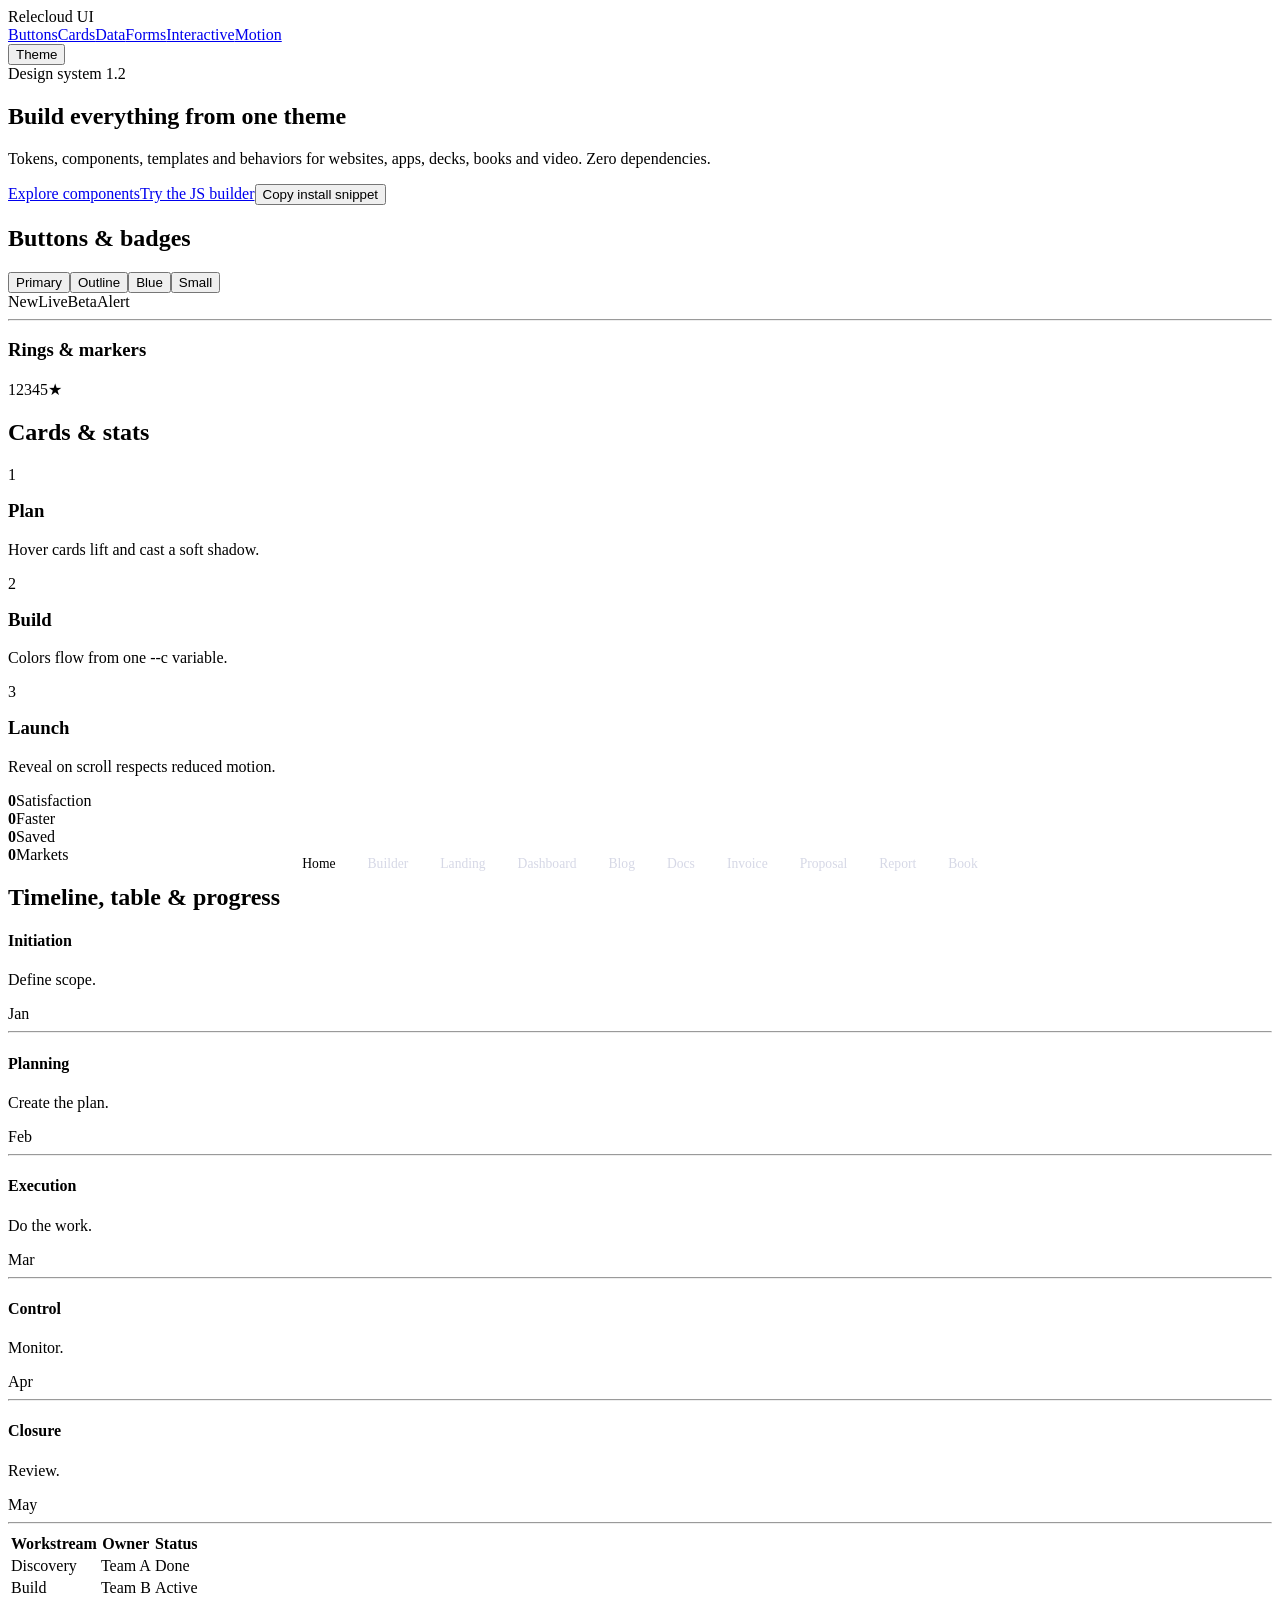
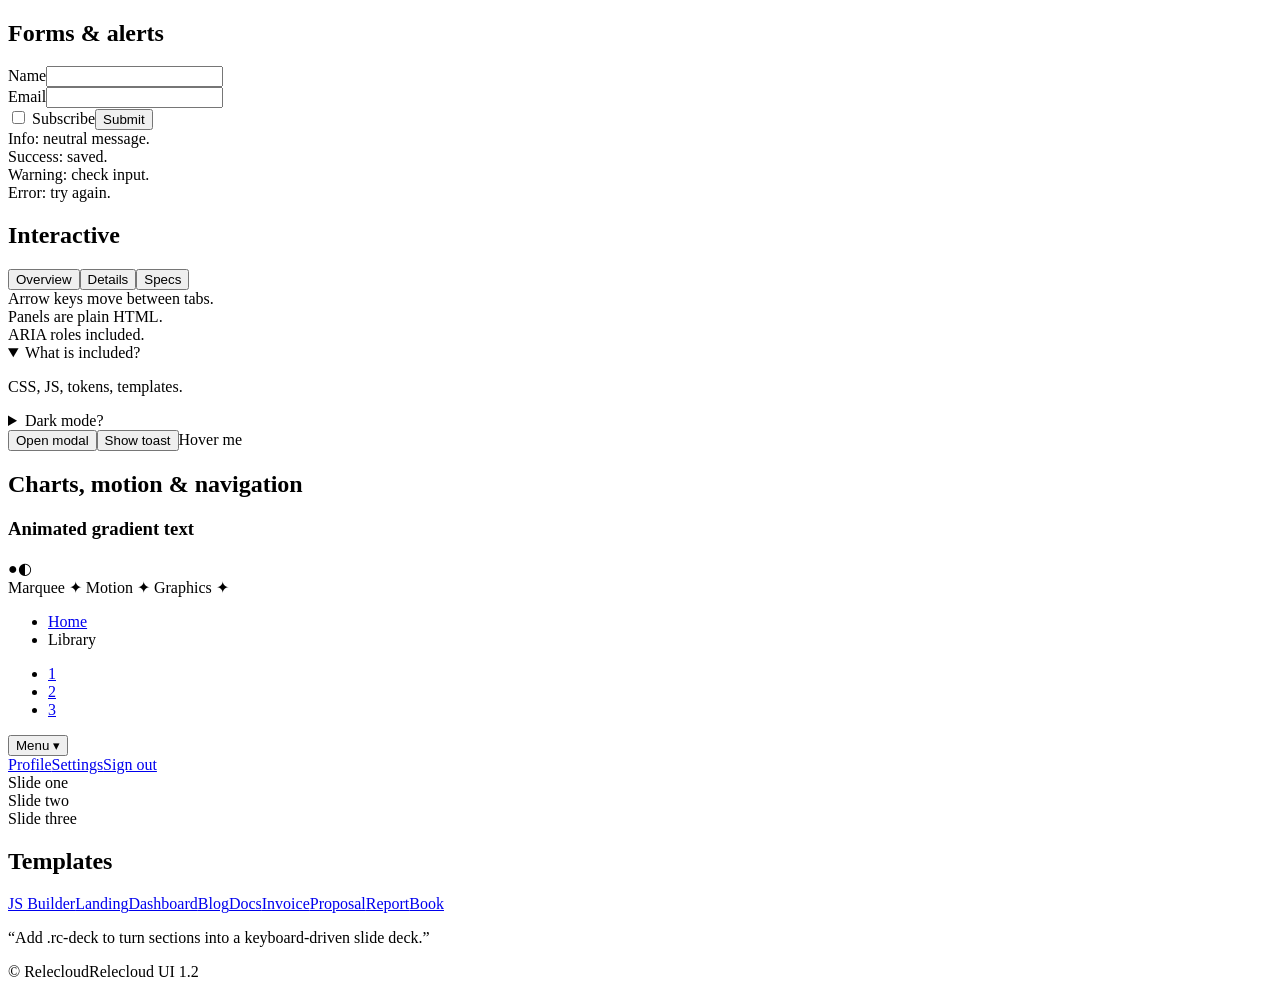
==== index.html @ 616e8960 "Create index.html" ====
<!doctype html><html lang="en"><head><meta charset="utf-8"><meta name="viewport" content="width=device-width,initial-scale=1"><title>Kivora UI</title><link rel="stylesheet" href="style.css">
<style>#app{animation:rcin .35s}.app-switch{position:fixed;left:50%;bottom:16px;transform:translateX(-50%);z-index:60;display:flex;gap:4px;padding:6px;max-width:94vw;overflow-x:auto;background:var(--navy);border-radius:999px;box-shadow:var(--sh)}.app-switch a{color:#d6d8e6;text-decoration:none;padding:6px 14px;border-radius:999px;font-size:.85rem;white-space:nowrap}.app-switch a.on{background:var(--yellow);color:var(--navy)}@media print{.app-switch{display:none}}</style></head><body>
<main id="app" aria-live="polite"></main>
<nav class="app-switch" aria-label="Pages"><a href="#/home">Home</a><a href="#/builder">Builder</a><a href="#/landing">Landing</a><a href="#/dashboard">Dashboard</a><a href="#/blog">Blog</a><a href="#/docs">Docs</a><a href="#/invoice">Invoice</a><a href="#/proposal">Proposal</a><a href="#/report">Report</a><a href="#/book">Book</a></nav>
<template data-view="builder" data-title="Builder"><div data-rc-app="builder"></div></template>
<template data-view="home" data-title="Home"><header class="rc-nav"><div class="rc-container"><span class="rc-logo">Relecloud UI</span><nav><a href="#buttons">Buttons</a><a href="#cards">Cards</a><a href="#data">Data</a><a href="#forms">Forms</a><a href="#interactive">Interactive</a><a href="#more">Motion</a></nav><button class="rc-btn rc-btn-sm rc-btn-outline" data-rc-theme>Theme</button></div></header>
<section class="rc-hero rc-orbs"><div class="rc-container rc-stack"><span class="rc-eyebrow">Design system 1.2</span><h1>Build everything from one theme</h1><p>Tokens, components, templates and behaviors for websites, apps, decks, books and video. Zero dependencies.</p><div class="rc-row"><a class="rc-btn rc-btn-lg" href="#buttons">Explore components</a><a class="rc-btn rc-btn-lg rc-btn-outline" href="#/builder">Try the JS builder</a><button class="rc-btn rc-btn-lg rc-btn-outline" data-rc-copy="&lt;link rel=&quot;stylesheet&quot; href=&quot;style.css&quot;&gt;&lt;script src=&quot;script.js&quot;&gt;&lt;/script&gt;">Copy install snippet</button></div></div></section>
<section class="rc-section" id="buttons"><div class="rc-container rc-stack"><h2>Buttons &amp; badges</h2><div class="rc-row"><button class="rc-btn">Primary</button><button class="rc-btn rc-btn-outline">Outline</button><button class="rc-btn rc-btn-blue">Blue</button><button class="rc-btn rc-btn-sm">Small</button></div><div class="rc-row"><span class="rc-badge c-yellow">New</span><span class="rc-badge c-mint">Live</span><span class="rc-badge c-orange">Beta</span><span class="rc-badge c-red">Alert</span></div><hr class="rc-rule"><h3>Rings &amp; markers</h3><div class="rc-row"><span class="rc-ring c-yellow">1</span><span class="rc-ring c-orange">2</span><span class="rc-ring c-red">3</span><span class="rc-ring c-blue">4</span><span class="rc-ring c-mint">5</span><span class="rc-ring rc-ring-lg c-cyan">★</span></div></div></section>
<section class="rc-section" id="cards" style="background:var(--surface)"><div class="rc-container rc-stack"><h2>Cards &amp; stats</h2><div class="rc-grid rc-grid-3"><div class="rc-card rc-card-hover rc-reveal c-yellow"><span class="rc-ring">1</span><h3 style="margin-top:16px">Plan</h3><p class="rc-muted">Hover cards lift and cast a soft shadow.</p></div><div class="rc-card rc-card-hover rc-reveal c-orange"><span class="rc-ring">2</span><h3 style="margin-top:16px">Build</h3><p class="rc-muted">Colors flow from one --c variable.</p></div><div class="rc-card rc-card-hover rc-reveal c-mint"><span class="rc-ring">3</span><h3 style="margin-top:16px">Launch</h3><p class="rc-muted">Reveal on scroll respects reduced motion.</p></div></div>
<div class="rc-grid rc-grid-4 rc-reveal"><div class="rc-stat c-yellow"><b data-count="87" data-suffix="%">0</b>Satisfaction</div><div class="rc-stat c-orange"><b data-count="12" data-suffix="×">0</b>Faster</div><div class="rc-stat c-red"><b data-count="4100" data-prefix="$" data-suffix="K">0</b>Saved</div><div class="rc-stat c-blue"><b data-count="30">0</b>Markets</div></div></div></section>
<section class="rc-section" id="data"><div class="rc-container rc-stack"><h2>Timeline, table &amp; progress</h2><div class="rc-timeline"><div class="c-yellow"><h4>Initiation</h4><span class="rc-marker"></span><p>Define scope.</p><time>Jan</time><hr class="rc-rule"></div><div class="c-orange"><h4>Planning</h4><span class="rc-marker"></span><p>Create the plan.</p><time>Feb</time><hr class="rc-rule"></div><div class="c-red"><h4>Execution</h4><span class="rc-marker"></span><p>Do the work.</p><time>Mar</time><hr class="rc-rule"></div><div class="c-blue"><h4>Control</h4><span class="rc-marker"></span><p>Monitor.</p><time>Apr</time><hr class="rc-rule"></div><div class="c-mint"><h4>Closure</h4><span class="rc-marker"></span><p>Review.</p><time>May</time><hr class="rc-rule"></div></div>
<div style="overflow-x:auto"><table class="rc-table"><tr><th>Workstream</th><th>Owner</th><th>Status</th></tr><tr><td>Discovery</td><td>Team A</td><td><span class="rc-badge c-mint">Done</span></td></tr><tr><td>Build</td><td>Team B</td><td><span class="rc-badge c-orange">Active</span></td></tr></table></div>
<div class="rc-reveal rc-stack"><div class="rc-progress c-mint"><i style="--v:80%;width:0"></i></div><div class="rc-progress c-orange"><i style="--v:45%;width:0"></i></div></div></div></section>
<section class="rc-section" id="forms" style="background:var(--surface)"><div class="rc-container"><h2>Forms &amp; alerts</h2><div class="rc-grid rc-grid-2"><form class="rc-stack" onsubmit="event.preventDefault();RC.toast('Form sent','mint')"><div class="rc-field"><label for="n">Name</label><input id="n" class="rc-input" required></div><div class="rc-field"><label for="e">Email</label><input id="e" type="email" class="rc-input" required></div><label class="rc-row"><input type="checkbox" class="rc-switch"> Subscribe</label><button class="rc-btn">Submit</button></form><div class="rc-stack"><div class="rc-alert c-cyan">Info: neutral message.</div><div class="rc-alert c-mint">Success: saved.</div><div class="rc-alert c-orange">Warning: check input.</div><div class="rc-alert c-red">Error: try again.</div></div></div></div></section>
<section class="rc-section" id="interactive"><div class="rc-container rc-stack"><h2>Interactive</h2><div data-rc-tabs><div class="rc-tablist" role="tablist"><button class="rc-tab" role="tab">Overview</button><button class="rc-tab" role="tab">Details</button><button class="rc-tab" role="tab">Specs</button></div><div class="rc-tabpanel" role="tabpanel">Arrow keys move between tabs.</div><div class="rc-tabpanel" role="tabpanel">Panels are plain HTML.</div><div class="rc-tabpanel" role="tabpanel">ARIA roles included.</div></div>
<details class="rc-acc" data-group="a" open><summary>What is included?</summary><p>CSS, JS, tokens, templates.</p></details><details class="rc-acc" data-group="a"><summary>Dark mode?</summary><p>Yes: data-theme="dark", remembered per browser.</p></details>
<div class="rc-row"><button class="rc-btn" data-rc-open="m">Open modal</button><button class="rc-btn rc-btn-outline" data-rc-toast="Saved!" data-rc-color="mint">Show toast</button><span data-tip="Tooltip" class="rc-badge c-cyan">Hover me</span></div>
<dialog id="m" class="rc-modal"><h3>Modal</h3><p>Native dialog with focus trap and Esc to close.</p><button class="rc-btn rc-btn-sm" data-rc-close>Close</button></dialog></div></section>
<section class="rc-section" id="more" style="background:var(--surface)"><div class="rc-container rc-stack"><h2>Charts, motion &amp; navigation</h2><div class="rc-grid rc-grid-3"><div data-chart="bar" data-values="12,18,26,34" data-labels="Q1,Q2,Q3,Q4"></div><div data-chart="line" data-values="4,9,7,15,21" data-labels="Jan,Feb,Mar,Apr,May"></div><div data-chart="donut" data-values="40,25,20,15"></div></div>
<h3 class="rc-gradtext">Animated gradient text</h3><div class="rc-row"><span class="rc-ring c-orange rc-pulse">●</span><span class="rc-ring c-cyan rc-spin">◐</span><div class="rc-wave"><i></i><i></i><i></i><i></i><i></i><i></i></div></div><div class="rc-marquee rc-dark"><div>Marquee ✦ Motion ✦ Graphics ✦ </div></div>
<ul class="rc-crumbs"><li><a href="#">Home</a></li><li>Library</li></ul><ul class="rc-pages"><li class="on"><a href="#">1</a></li><li><a href="#">2</a></li><li><a href="#">3</a></li></ul>
<div class="rc-dd"><button class="rc-btn rc-btn-outline">Menu ▾</button><div class="rc-dd-menu"><a href="#">Profile</a><a href="#">Settings</a><a href="#">Sign out</a></div></div>
<div><div class="rc-carousel" data-auto="4000"><div class="rc-track"><div>Slide one</div><div>Slide two</div><div>Slide three</div></div></div><div class="rc-car-nav"></div></div></div></section>
<section class="rc-section rc-dark" id="templates"><div class="rc-container rc-stack"><h2>Templates</h2><div class="rc-row"><a class="rc-btn rc-btn-sm" href="#/builder">JS Builder</a><a class="rc-btn rc-btn-sm" href="#/landing">Landing</a><a class="rc-btn rc-btn-sm" href="#/dashboard">Dashboard</a><a class="rc-btn rc-btn-sm" href="#/blog">Blog</a><a class="rc-btn rc-btn-sm" href="#/docs">Docs</a><a class="rc-btn rc-btn-sm rc-btn-blue" href="#/invoice">Invoice</a><a class="rc-btn rc-btn-sm rc-btn-blue" href="#/proposal">Proposal</a><a class="rc-btn rc-btn-sm rc-btn-blue" href="#/report">Report</a><a class="rc-btn rc-btn-sm rc-btn-blue" href="#/book">Book</a></div><p class="rc-quote">“Add .rc-deck to turn sections into a keyboard-driven slide deck.”</p></div></section>
<footer class="rc-footer"><div class="rc-container rc-row rc-between"><span>© Relecloud</span><span>Relecloud UI 1.2</span></div></footer></template>
<template data-view="landing" data-title="Landing"><header class="rc-nav"><div class="rc-container"><span class="rc-logo">Relecloud</span><nav><a href="#a">Features</a><a href="#b">Pricing</a><a href="#c">Contact</a></nav><button class="rc-btn rc-btn-sm rc-btn-outline" data-rc-theme>Theme</button></div></header>
<section class="rc-hero rc-orbs"><div class="rc-container rc-stack"><span class="rc-eyebrow">Cloud platform</span><h1>Move faster with <span class="rc-gradtext">one platform</span></h1><p class="rc-type">Deploy, monitor and scale everything in one place.</p><div class="rc-row"><a class="rc-btn rc-btn-lg" href="#c">Start free</a><a class="rc-btn rc-btn-lg rc-btn-outline" href="#a">Learn more</a></div></div></section>
<div class="rc-dark rc-marquee"><div>Secure ✦ Scalable ✦ Reliable ✦ Fast ✦ </div></div>
<section class="rc-section" id="a"><div class="rc-container rc-stack"><h2 class="rc-center">Features</h2><div class="rc-grid rc-grid-3"><div class="rc-card c-yellow rc-reveal"><span class="rc-ring rc-pulse">1</span><h3>Deploy</h3><p class="rc-muted">Ship in minutes.</p></div><div class="rc-card c-orange rc-reveal"><span class="rc-ring rc-pulse">2</span><h3>Monitor</h3><p class="rc-muted">See everything.</p></div><div class="rc-card c-mint rc-reveal"><span class="rc-ring rc-pulse">3</span><h3>Scale</h3><p class="rc-muted">Grow without limits.</p></div></div></div></section>
<section class="rc-section" style="background:var(--surface)"><div class="rc-container"><div class="rc-carousel" data-auto="5000"><div class="rc-track"><div><p class="rc-quote">“Cut our deploy time by 90%.”</p><p class="rc-muted">Jordan, CTO</p></div><div><p class="rc-quote">“The best support we've had.”</p><p class="rc-muted">Sam, COO</p></div></div></div><div class="rc-car-nav"></div></div></section>
<section class="rc-section" id="b"><div class="rc-container rc-grid rc-grid-3"><div class="rc-card rc-price"><h3>Starter</h3><b>$0</b><p class="rc-muted">Small projects</p><a class="rc-btn rc-btn-outline">Choose</a></div><div class="rc-card rc-price rc-feat"><h3>Pro</h3><b>$29</b><p class="rc-muted">Teams</p><a class="rc-btn">Choose</a></div><div class="rc-card rc-price"><h3>Scale</h3><b>$99</b><p class="rc-muted">Enterprise</p><a class="rc-btn rc-btn-outline">Choose</a></div></div></section>
<section class="rc-section rc-dark" id="c"><div class="rc-container rc-center rc-stack"><h2>Ready to start?</h2><a class="rc-btn rc-btn-lg">Contact sales</a></div></section><footer class="rc-footer"><div class="rc-container">© Relecloud</div></footer></template>
<template data-view="dashboard" data-title="Dashboard"><div class="rc-dash"><aside class="rc-side"><span class="rc-logo">Relecloud</span><a class="on">Overview</a><a>Reports</a><a>Customers</a><a>Settings</a><button class="rc-btn rc-btn-sm rc-btn-outline" data-rc-theme style="color:#fff">Theme</button></aside><main class="rc-main rc-stack"><ul class="rc-crumbs"><li><a>Home</a></li><li>Overview</li></ul><h2>Overview</h2>
<div class="rc-grid rc-grid-4"><div class="rc-card rc-stat c-yellow"><b data-count="12840">0</b>Visitors</div><div class="rc-card rc-stat c-orange"><b data-count="87" data-suffix="%">0</b>Retention</div><div class="rc-card rc-stat c-blue"><b data-count="342" data-prefix="$" data-suffix="K">0</b>Revenue</div><div class="rc-card rc-stat c-mint"><b data-count="99" data-suffix="%">0</b>Uptime</div></div>
<div class="rc-grid rc-grid-3"><div class="rc-card"><h3>Revenue</h3><div data-chart="bar" data-values="12,18,26,34,30" data-labels="Q1,Q2,Q3,Q4,Q5"></div></div><div class="rc-card"><h3>Growth</h3><div data-chart="line" data-values="4,9,7,15,21" data-labels="Jan,Feb,Mar,Apr,May"></div></div><div class="rc-card"><h3>Mix</h3><div data-chart="donut" data-values="40,25,20,15"></div></div></div>
<div class="rc-card"><table class="rc-table"><tr><th>Customer</th><th>Plan</th><th>Status</th></tr><tr><td>Contoso</td><td>Pro</td><td><span class="rc-badge c-mint">Active</span></td></tr><tr><td>Fabrikam</td><td>Scale</td><td><span class="rc-badge c-orange">Trial</span></td></tr></table><ul class="rc-pages" style="margin-top:16px"><li class="on"><a href="#">1</a></li><li><a href="#">2</a></li><li><a href="#">3</a></li></ul></div></main></div></template>
<template data-view="blog" data-title="Blog"><header class="rc-nav"><div class="rc-container"><span class="rc-logo">Relecloud</span><nav><a href="#a">Features</a><a href="#b">Pricing</a><a href="#c">Contact</a></nav><button class="rc-btn rc-btn-sm rc-btn-outline" data-rc-theme>Theme</button></div></header>
<article class="rc-section"><div class="rc-prose rc-stack"><ul class="rc-crumbs"><li><a>Blog</a></li><li>Article</li></ul><span class="rc-eyebrow">Insights</span><h1>Article headline goes here</h1><div class="rc-row"><span class="rc-avatar c-orange">AB</span><span class="rc-muted">Author · 5 min read</span></div><hr class="rc-rule"><p>Opening paragraph that frames the story and earns the next scroll.</p><h2>Subheading</h2><p>Body copy at a comfortable 68-character measure.</p><div class="rc-alert c-cyan">Callout: key takeaway.</div></div></article><footer class="rc-footer"><div class="rc-container">© Relecloud</div></footer></template>
<template data-view="docs" data-title="Docs"><div class="rc-dash"><aside class="rc-side"><span class="rc-logo">Docs</span><a class="on">Getting started</a><a>Components</a><a>Theming</a><a>API</a></aside><main class="rc-main"><div class="rc-prose rc-stack"><h1>Getting started</h1><p>Add the files:</p><pre class="rc-card"><code>&lt;link rel="stylesheet" href="style.css"&gt;
&lt;script src="script.js"&gt;&lt;/script&gt;</code></pre><ol class="rc-steps"><li>Include the files</li><li class="c-orange">Add components</li><li class="c-mint">Ship</li></ol></div></main></div></template>
<template data-view="invoice" data-title="Invoice"><div class="rc-doc"><div class="rc-row rc-between"><h1>Invoice</h1><span class="rc-ring">R</span></div><p>No. 0001 · Date: __/__/____<br>Bill to: Client Name</p><hr class="rc-rule"><table class="rc-table"><tr><th>Item</th><th>Qty</th><th>Price</th></tr><tr><td>Service</td><td>1</td><td>$0.00</td></tr><tr><td>Service</td><td>1</td><td>$0.00</td></tr></table><p class="rc-total">Total: $0.00</p><p class="rc-muted">Payment terms: net 30.</p></div></template>
<template data-view="proposal" data-title="Proposal"><section class="rc-cover rc-orbs"><span class="rc-eyebrow">Proposal</span><h1>Project Name</h1><p>Prepared for Client · Date</p></section>
<section class="rc-section"><div class="rc-container rc-stack"><h2>Scope &amp; timeline</h2><div class="rc-timeline"><div class="c-yellow"><h4>Discover</h4><span class="rc-marker"></span><time>Wk 1</time></div><div class="c-orange"><h4>Design</h4><span class="rc-marker"></span><time>Wk 2–3</time></div><div class="c-blue"><h4>Build</h4><span class="rc-marker"></span><time>Wk 4–8</time></div><div class="c-mint"><h4>Launch</h4><span class="rc-marker"></span><time>Wk 9</time></div></div><h2>Investment</h2><table class="rc-table"><tr><th>Phase</th><th>Fee</th></tr><tr><td>Discover</td><td>$0</td></tr></table></div></section></template>
<template data-view="report" data-title="Report"><section class="rc-cover"><span class="rc-eyebrow">Quarterly report</span><h1>Q4 Business Review</h1></section><section class="rc-section"><div class="rc-container rc-stack"><h2>Highlights</h2><div class="rc-grid rc-grid-4"><div class="rc-stat c-yellow"><b data-count="87" data-suffix="%">0</b>Satisfaction</div><div class="rc-stat c-orange"><b data-count="12" data-suffix="×">0</b>Growth</div><div class="rc-stat c-blue"><b data-count="30">0</b>Markets</div><div class="rc-stat c-mint"><b data-count="99" data-suffix="%">0</b>Uptime</div></div><div class="rc-grid rc-grid-2"><div data-chart="bar" data-values="12,18,26,34" data-labels="Q1,Q2,Q3,Q4"></div><div data-chart="donut" data-values="45,30,25"></div></div></div></section></template>
<template data-view="book" data-title="Book"><main class="rc-section"><div class="rc-book"><h1 class="rc-center">Book Title</h1><p class="rc-center rc-muted" style="text-indent:0">Author Name</p><h2>Chapter One</h2><p>Begin the first chapter here. Justified text with a first-line indent suits long reading and prints at 6×9 inches.</p><p>Use File → Print to produce a PDF.</p></div></main></template>
<script src="script.js"></script>
<script>
/* Hash router: #/home #/landing #/dashboard ... Each view is a <template>; anchors like #pricing still scroll in-page. */
(()=>{history.scrollRestoration='manual';const app=document.getElementById('app'),views={};document.querySelectorAll('template[data-view]').forEach(t=>views[t.dataset.view]=t);
function go(){const k=(location.hash.match(/^#\/([\w-]+)/)||[])[1]||'home',t=views[k]||views.home;app.replaceChildren(t.content.cloneNode(true));document.title='Relecloud UI — '+t.dataset.title;
 document.querySelectorAll('.app-switch a').forEach(a=>a.classList.toggle('on',a.getAttribute('href')==='#/'+(views[k]?k:'home')));scrollTo({top:0,behavior:'instant'});RC.init();RC.start();RC.mount()}
document.addEventListener('click',e=>{const a=e.target.closest('a[href^="#"]');if(!a)return;const h=a.getAttribute('href');if(h.startsWith('#/'))return;e.preventDefault();const t=h.length>1&&document.getElementById(h.slice(1));t&&t.scrollIntoView({behavior:'smooth'})});
addEventListener('hashchange',go);document.addEventListener('DOMContentLoaded',go)})();
</script><script>
/* Demo: an entire page built from JS classes (see script.js › UI) */
RC.apps.builder=el=>{const{Navbar,Hero,Section,Grid,Card,Stat,Chart,Tabs,Accordion,Modal,Table,Pricing,Timeline,Footer,Page,Alert}=UI.reg;
const modal=new Modal({title:'Built with JavaScript'},'Every element on this page is created by a class.');
const features=[['Compose','Nest components like building blocks.','yellow'],['Reuse','One class, endless variations.','orange'],['Update','Call .set() to re-render with new props.','mint']];
new Page({},
 new Navbar({brand:'Relecloud',links:[{label:'Features',href:'#features'},{label:'Data',href:'#data'},{label:'Pricing',href:'#pricing'},{label:'FAQ',href:'#faq'}],cta:{label:'Try it',onClick:()=>modal.open()}}),
 new Hero({eyebrow:'Object-oriented UI',title:'Build pages with classes',text:'Resize the window to see the responsive navbar collapse into a menu.',actions:[{label:'Open modal',onClick:()=>modal.open()},{label:'Toast',variant:'outline',onClick:()=>RC.toast('Hello from a class','mint')}]}),
 new Section({id:'features',title:'Features',center:true},new Grid({cols:3},features.map((f,i)=>new Card({title:f[0],text:f[1],ring:i+1,color:f[2]})))),
 new Section({id:'data',title:'Data'},new Grid({cols:4},new Stat({value:87,suffix:'%',label:'Satisfaction',color:'yellow'}),new Stat({value:12,suffix:'×',label:'Faster',color:'orange'}),new Stat({value:342,prefix:'$',suffix:'K',label:'Revenue',color:'blue'}),new Stat({value:99,suffix:'%',label:'Uptime',color:'mint'})),
  new Grid({cols:2},new Chart({type:'bar',values:[12,18,26,34],labels:['Q1','Q2','Q3','Q4']}),new Chart({type:'donut',values:[40,25,20,15]})),
  new Table({head:['Workstream','Status'],rows:[['Discovery','Done'],['Build','Active']]}),
  new Timeline({steps:[{title:'Plan',text:'Scope it.',date:'Jan',color:'yellow'},{title:'Build',text:'Make it.',date:'Feb',color:'orange'},{title:'Launch',text:'Ship it.',date:'Mar',color:'mint'}]})),
 new Section({id:'pricing',title:'Pricing',dark:true},new Pricing({plans:[{name:'Starter',price:'$0',note:'Small projects'},{name:'Pro',price:'$29',note:'Teams',featured:true},{name:'Scale',price:'$99',note:'Enterprise'}]})),
 new Section({id:'faq',title:'Built from JSON'},UI.create({type:'Tabs',props:{tabs:[{label:'One',content:'Specs become DOM.'},{label:'Two',content:'Use UI.create(spec).'}]}}),new Accordion({items:[{title:'Is it accessible?',content:'ARIA roles and keyboard support included.'},{title:'Dependencies?',content:'None.'}]}),new Alert({color:'cyan',text:'Tip: extend UI.Component to make your own.'})),
 new Footer({text:'© Relecloud'}),modal).mount(el)};
</script>
</body></html>
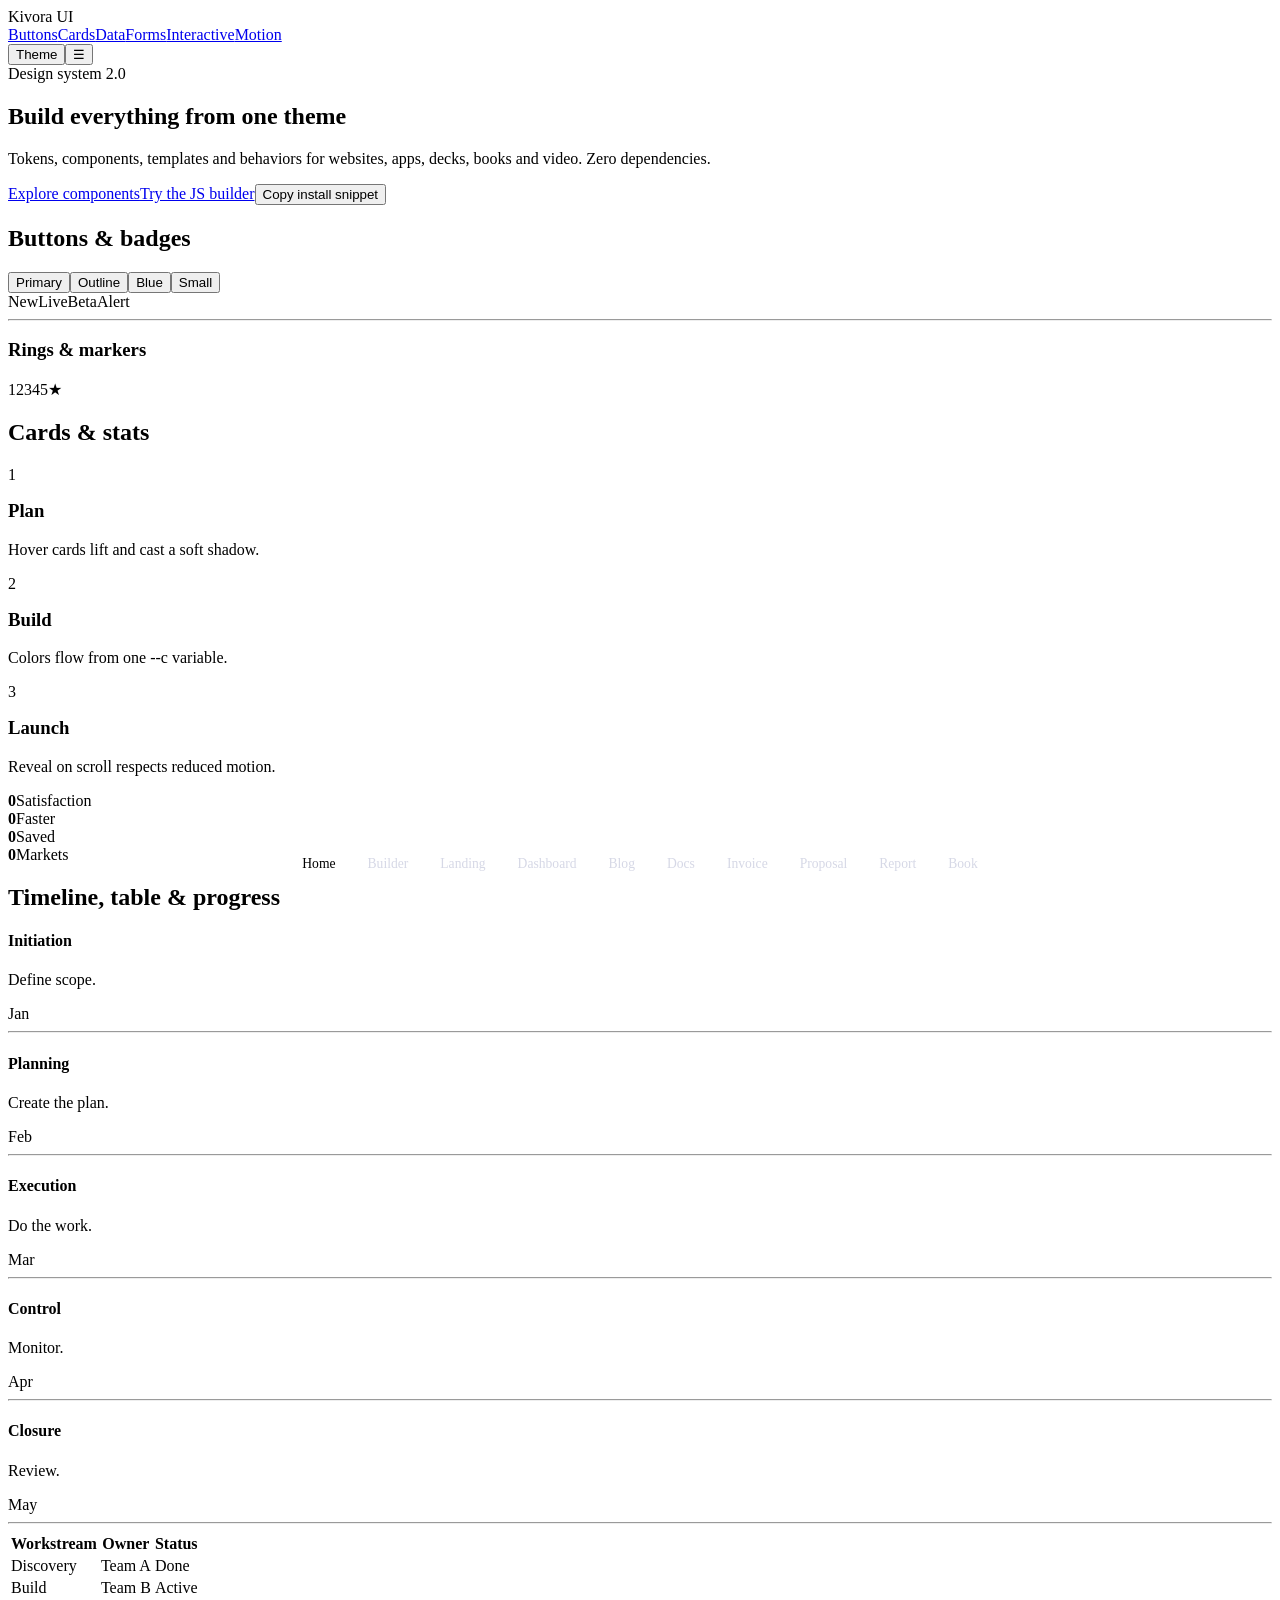
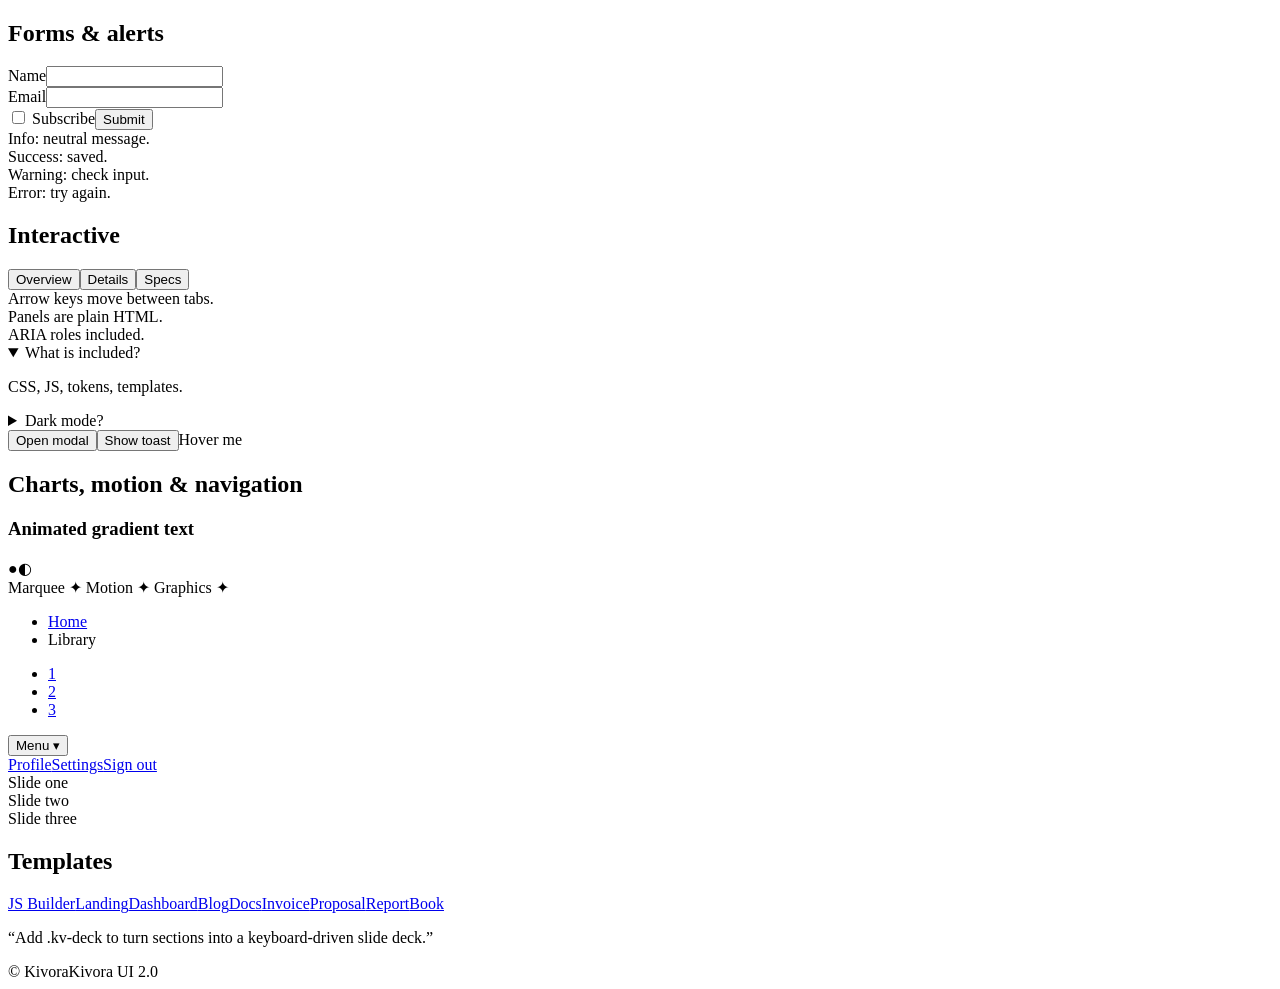
==== commit 2ff5863e: "Kivora 2.0 rebuild" ====
--- a/index.html
+++ b/index.html
@@ -1,64 +1,65 @@
-<!doctype html><html lang="en"><head><meta charset="utf-8"><meta name="viewport" content="width=device-width,initial-scale=1"><title>Kivora UI</title><link rel="stylesheet" href="style.css">
+<!doctype html><html lang="en"><head><meta charset="utf-8"><meta name="viewport" content="width=device-width,initial-scale=1"><title>Kivora UI</title><link rel="stylesheet" href="css/kivora.css">
 <style>#app{animation:rcin .35s}.app-switch{position:fixed;left:50%;bottom:16px;transform:translateX(-50%);z-index:60;display:flex;gap:4px;padding:6px;max-width:94vw;overflow-x:auto;background:var(--navy);border-radius:999px;box-shadow:var(--sh)}.app-switch a{color:#d6d8e6;text-decoration:none;padding:6px 14px;border-radius:999px;font-size:.85rem;white-space:nowrap}.app-switch a.on{background:var(--yellow);color:var(--navy)}@media print{.app-switch{display:none}}</style></head><body>
 <main id="app" aria-live="polite"></main>
 <nav class="app-switch" aria-label="Pages"><a href="#/home">Home</a><a href="#/builder">Builder</a><a href="#/landing">Landing</a><a href="#/dashboard">Dashboard</a><a href="#/blog">Blog</a><a href="#/docs">Docs</a><a href="#/invoice">Invoice</a><a href="#/proposal">Proposal</a><a href="#/report">Report</a><a href="#/book">Book</a></nav>
-<template data-view="builder" data-title="Builder"><div data-rc-app="builder"></div></template>
-<template data-view="home" data-title="Home"><header class="rc-nav"><div class="rc-container"><span class="rc-logo">Relecloud UI</span><nav><a href="#buttons">Buttons</a><a href="#cards">Cards</a><a href="#data">Data</a><a href="#forms">Forms</a><a href="#interactive">Interactive</a><a href="#more">Motion</a></nav><button class="rc-btn rc-btn-sm rc-btn-outline" data-rc-theme>Theme</button></div></header>
-<section class="rc-hero rc-orbs"><div class="rc-container rc-stack"><span class="rc-eyebrow">Design system 1.2</span><h1>Build everything from one theme</h1><p>Tokens, components, templates and behaviors for websites, apps, decks, books and video. Zero dependencies.</p><div class="rc-row"><a class="rc-btn rc-btn-lg" href="#buttons">Explore components</a><a class="rc-btn rc-btn-lg rc-btn-outline" href="#/builder">Try the JS builder</a><button class="rc-btn rc-btn-lg rc-btn-outline" data-rc-copy="&lt;link rel=&quot;stylesheet&quot; href=&quot;style.css&quot;&gt;&lt;script src=&quot;script.js&quot;&gt;&lt;/script&gt;">Copy install snippet</button></div></div></section>
-<section class="rc-section" id="buttons"><div class="rc-container rc-stack"><h2>Buttons &amp; badges</h2><div class="rc-row"><button class="rc-btn">Primary</button><button class="rc-btn rc-btn-outline">Outline</button><button class="rc-btn rc-btn-blue">Blue</button><button class="rc-btn rc-btn-sm">Small</button></div><div class="rc-row"><span class="rc-badge c-yellow">New</span><span class="rc-badge c-mint">Live</span><span class="rc-badge c-orange">Beta</span><span class="rc-badge c-red">Alert</span></div><hr class="rc-rule"><h3>Rings &amp; markers</h3><div class="rc-row"><span class="rc-ring c-yellow">1</span><span class="rc-ring c-orange">2</span><span class="rc-ring c-red">3</span><span class="rc-ring c-blue">4</span><span class="rc-ring c-mint">5</span><span class="rc-ring rc-ring-lg c-cyan">★</span></div></div></section>
-<section class="rc-section" id="cards" style="background:var(--surface)"><div class="rc-container rc-stack"><h2>Cards &amp; stats</h2><div class="rc-grid rc-grid-3"><div class="rc-card rc-card-hover rc-reveal c-yellow"><span class="rc-ring">1</span><h3 style="margin-top:16px">Plan</h3><p class="rc-muted">Hover cards lift and cast a soft shadow.</p></div><div class="rc-card rc-card-hover rc-reveal c-orange"><span class="rc-ring">2</span><h3 style="margin-top:16px">Build</h3><p class="rc-muted">Colors flow from one --c variable.</p></div><div class="rc-card rc-card-hover rc-reveal c-mint"><span class="rc-ring">3</span><h3 style="margin-top:16px">Launch</h3><p class="rc-muted">Reveal on scroll respects reduced motion.</p></div></div>
-<div class="rc-grid rc-grid-4 rc-reveal"><div class="rc-stat c-yellow"><b data-count="87" data-suffix="%">0</b>Satisfaction</div><div class="rc-stat c-orange"><b data-count="12" data-suffix="×">0</b>Faster</div><div class="rc-stat c-red"><b data-count="4100" data-prefix="$" data-suffix="K">0</b>Saved</div><div class="rc-stat c-blue"><b data-count="30">0</b>Markets</div></div></div></section>
-<section class="rc-section" id="data"><div class="rc-container rc-stack"><h2>Timeline, table &amp; progress</h2><div class="rc-timeline"><div class="c-yellow"><h4>Initiation</h4><span class="rc-marker"></span><p>Define scope.</p><time>Jan</time><hr class="rc-rule"></div><div class="c-orange"><h4>Planning</h4><span class="rc-marker"></span><p>Create the plan.</p><time>Feb</time><hr class="rc-rule"></div><div class="c-red"><h4>Execution</h4><span class="rc-marker"></span><p>Do the work.</p><time>Mar</time><hr class="rc-rule"></div><div class="c-blue"><h4>Control</h4><span class="rc-marker"></span><p>Monitor.</p><time>Apr</time><hr class="rc-rule"></div><div class="c-mint"><h4>Closure</h4><span class="rc-marker"></span><p>Review.</p><time>May</time><hr class="rc-rule"></div></div>
-<div style="overflow-x:auto"><table class="rc-table"><tr><th>Workstream</th><th>Owner</th><th>Status</th></tr><tr><td>Discovery</td><td>Team A</td><td><span class="rc-badge c-mint">Done</span></td></tr><tr><td>Build</td><td>Team B</td><td><span class="rc-badge c-orange">Active</span></td></tr></table></div>
-<div class="rc-reveal rc-stack"><div class="rc-progress c-mint"><i style="--v:80%;width:0"></i></div><div class="rc-progress c-orange"><i style="--v:45%;width:0"></i></div></div></div></section>
-<section class="rc-section" id="forms" style="background:var(--surface)"><div class="rc-container"><h2>Forms &amp; alerts</h2><div class="rc-grid rc-grid-2"><form class="rc-stack" onsubmit="event.preventDefault();RC.toast('Form sent','mint')"><div class="rc-field"><label for="n">Name</label><input id="n" class="rc-input" required></div><div class="rc-field"><label for="e">Email</label><input id="e" type="email" class="rc-input" required></div><label class="rc-row"><input type="checkbox" class="rc-switch"> Subscribe</label><button class="rc-btn">Submit</button></form><div class="rc-stack"><div class="rc-alert c-cyan">Info: neutral message.</div><div class="rc-alert c-mint">Success: saved.</div><div class="rc-alert c-orange">Warning: check input.</div><div class="rc-alert c-red">Error: try again.</div></div></div></div></section>
-<section class="rc-section" id="interactive"><div class="rc-container rc-stack"><h2>Interactive</h2><div data-rc-tabs><div class="rc-tablist" role="tablist"><button class="rc-tab" role="tab">Overview</button><button class="rc-tab" role="tab">Details</button><button class="rc-tab" role="tab">Specs</button></div><div class="rc-tabpanel" role="tabpanel">Arrow keys move between tabs.</div><div class="rc-tabpanel" role="tabpanel">Panels are plain HTML.</div><div class="rc-tabpanel" role="tabpanel">ARIA roles included.</div></div>
-<details class="rc-acc" data-group="a" open><summary>What is included?</summary><p>CSS, JS, tokens, templates.</p></details><details class="rc-acc" data-group="a"><summary>Dark mode?</summary><p>Yes: data-theme="dark", remembered per browser.</p></details>
-<div class="rc-row"><button class="rc-btn" data-rc-open="m">Open modal</button><button class="rc-btn rc-btn-outline" data-rc-toast="Saved!" data-rc-color="mint">Show toast</button><span data-tip="Tooltip" class="rc-badge c-cyan">Hover me</span></div>
-<dialog id="m" class="rc-modal"><h3>Modal</h3><p>Native dialog with focus trap and Esc to close.</p><button class="rc-btn rc-btn-sm" data-rc-close>Close</button></dialog></div></section>
-<section class="rc-section" id="more" style="background:var(--surface)"><div class="rc-container rc-stack"><h2>Charts, motion &amp; navigation</h2><div class="rc-grid rc-grid-3"><div data-chart="bar" data-values="12,18,26,34" data-labels="Q1,Q2,Q3,Q4"></div><div data-chart="line" data-values="4,9,7,15,21" data-labels="Jan,Feb,Mar,Apr,May"></div><div data-chart="donut" data-values="40,25,20,15"></div></div>
-<h3 class="rc-gradtext">Animated gradient text</h3><div class="rc-row"><span class="rc-ring c-orange rc-pulse">●</span><span class="rc-ring c-cyan rc-spin">◐</span><div class="rc-wave"><i></i><i></i><i></i><i></i><i></i><i></i></div></div><div class="rc-marquee rc-dark"><div>Marquee ✦ Motion ✦ Graphics ✦ </div></div>
-<ul class="rc-crumbs"><li><a href="#">Home</a></li><li>Library</li></ul><ul class="rc-pages"><li class="on"><a href="#">1</a></li><li><a href="#">2</a></li><li><a href="#">3</a></li></ul>
-<div class="rc-dd"><button class="rc-btn rc-btn-outline">Menu ▾</button><div class="rc-dd-menu"><a href="#">Profile</a><a href="#">Settings</a><a href="#">Sign out</a></div></div>
-<div><div class="rc-carousel" data-auto="4000"><div class="rc-track"><div>Slide one</div><div>Slide two</div><div>Slide three</div></div></div><div class="rc-car-nav"></div></div></div></section>
-<section class="rc-section rc-dark" id="templates"><div class="rc-container rc-stack"><h2>Templates</h2><div class="rc-row"><a class="rc-btn rc-btn-sm" href="#/builder">JS Builder</a><a class="rc-btn rc-btn-sm" href="#/landing">Landing</a><a class="rc-btn rc-btn-sm" href="#/dashboard">Dashboard</a><a class="rc-btn rc-btn-sm" href="#/blog">Blog</a><a class="rc-btn rc-btn-sm" href="#/docs">Docs</a><a class="rc-btn rc-btn-sm rc-btn-blue" href="#/invoice">Invoice</a><a class="rc-btn rc-btn-sm rc-btn-blue" href="#/proposal">Proposal</a><a class="rc-btn rc-btn-sm rc-btn-blue" href="#/report">Report</a><a class="rc-btn rc-btn-sm rc-btn-blue" href="#/book">Book</a></div><p class="rc-quote">“Add .rc-deck to turn sections into a keyboard-driven slide deck.”</p></div></section>
-<footer class="rc-footer"><div class="rc-container rc-row rc-between"><span>© Relecloud</span><span>Relecloud UI 1.2</span></div></footer></template>
-<template data-view="landing" data-title="Landing"><header class="rc-nav"><div class="rc-container"><span class="rc-logo">Relecloud</span><nav><a href="#a">Features</a><a href="#b">Pricing</a><a href="#c">Contact</a></nav><button class="rc-btn rc-btn-sm rc-btn-outline" data-rc-theme>Theme</button></div></header>
-<section class="rc-hero rc-orbs"><div class="rc-container rc-stack"><span class="rc-eyebrow">Cloud platform</span><h1>Move faster with <span class="rc-gradtext">one platform</span></h1><p class="rc-type">Deploy, monitor and scale everything in one place.</p><div class="rc-row"><a class="rc-btn rc-btn-lg" href="#c">Start free</a><a class="rc-btn rc-btn-lg rc-btn-outline" href="#a">Learn more</a></div></div></section>
-<div class="rc-dark rc-marquee"><div>Secure ✦ Scalable ✦ Reliable ✦ Fast ✦ </div></div>
-<section class="rc-section" id="a"><div class="rc-container rc-stack"><h2 class="rc-center">Features</h2><div class="rc-grid rc-grid-3"><div class="rc-card c-yellow rc-reveal"><span class="rc-ring rc-pulse">1</span><h3>Deploy</h3><p class="rc-muted">Ship in minutes.</p></div><div class="rc-card c-orange rc-reveal"><span class="rc-ring rc-pulse">2</span><h3>Monitor</h3><p class="rc-muted">See everything.</p></div><div class="rc-card c-mint rc-reveal"><span class="rc-ring rc-pulse">3</span><h3>Scale</h3><p class="rc-muted">Grow without limits.</p></div></div></div></section>
-<section class="rc-section" style="background:var(--surface)"><div class="rc-container"><div class="rc-carousel" data-auto="5000"><div class="rc-track"><div><p class="rc-quote">“Cut our deploy time by 90%.”</p><p class="rc-muted">Jordan, CTO</p></div><div><p class="rc-quote">“The best support we've had.”</p><p class="rc-muted">Sam, COO</p></div></div></div><div class="rc-car-nav"></div></div></section>
-<section class="rc-section" id="b"><div class="rc-container rc-grid rc-grid-3"><div class="rc-card rc-price"><h3>Starter</h3><b>$0</b><p class="rc-muted">Small projects</p><a class="rc-btn rc-btn-outline">Choose</a></div><div class="rc-card rc-price rc-feat"><h3>Pro</h3><b>$29</b><p class="rc-muted">Teams</p><a class="rc-btn">Choose</a></div><div class="rc-card rc-price"><h3>Scale</h3><b>$99</b><p class="rc-muted">Enterprise</p><a class="rc-btn rc-btn-outline">Choose</a></div></div></section>
-<section class="rc-section rc-dark" id="c"><div class="rc-container rc-center rc-stack"><h2>Ready to start?</h2><a class="rc-btn rc-btn-lg">Contact sales</a></div></section><footer class="rc-footer"><div class="rc-container">© Relecloud</div></footer></template>
-<template data-view="dashboard" data-title="Dashboard"><div class="rc-dash"><aside class="rc-side"><span class="rc-logo">Relecloud</span><a class="on">Overview</a><a>Reports</a><a>Customers</a><a>Settings</a><button class="rc-btn rc-btn-sm rc-btn-outline" data-rc-theme style="color:#fff">Theme</button></aside><main class="rc-main rc-stack"><ul class="rc-crumbs"><li><a>Home</a></li><li>Overview</li></ul><h2>Overview</h2>
-<div class="rc-grid rc-grid-4"><div class="rc-card rc-stat c-yellow"><b data-count="12840">0</b>Visitors</div><div class="rc-card rc-stat c-orange"><b data-count="87" data-suffix="%">0</b>Retention</div><div class="rc-card rc-stat c-blue"><b data-count="342" data-prefix="$" data-suffix="K">0</b>Revenue</div><div class="rc-card rc-stat c-mint"><b data-count="99" data-suffix="%">0</b>Uptime</div></div>
-<div class="rc-grid rc-grid-3"><div class="rc-card"><h3>Revenue</h3><div data-chart="bar" data-values="12,18,26,34,30" data-labels="Q1,Q2,Q3,Q4,Q5"></div></div><div class="rc-card"><h3>Growth</h3><div data-chart="line" data-values="4,9,7,15,21" data-labels="Jan,Feb,Mar,Apr,May"></div></div><div class="rc-card"><h3>Mix</h3><div data-chart="donut" data-values="40,25,20,15"></div></div></div>
-<div class="rc-card"><table class="rc-table"><tr><th>Customer</th><th>Plan</th><th>Status</th></tr><tr><td>Contoso</td><td>Pro</td><td><span class="rc-badge c-mint">Active</span></td></tr><tr><td>Fabrikam</td><td>Scale</td><td><span class="rc-badge c-orange">Trial</span></td></tr></table><ul class="rc-pages" style="margin-top:16px"><li class="on"><a href="#">1</a></li><li><a href="#">2</a></li><li><a href="#">3</a></li></ul></div></main></div></template>
-<template data-view="blog" data-title="Blog"><header class="rc-nav"><div class="rc-container"><span class="rc-logo">Relecloud</span><nav><a href="#a">Features</a><a href="#b">Pricing</a><a href="#c">Contact</a></nav><button class="rc-btn rc-btn-sm rc-btn-outline" data-rc-theme>Theme</button></div></header>
-<article class="rc-section"><div class="rc-prose rc-stack"><ul class="rc-crumbs"><li><a>Blog</a></li><li>Article</li></ul><span class="rc-eyebrow">Insights</span><h1>Article headline goes here</h1><div class="rc-row"><span class="rc-avatar c-orange">AB</span><span class="rc-muted">Author · 5 min read</span></div><hr class="rc-rule"><p>Opening paragraph that frames the story and earns the next scroll.</p><h2>Subheading</h2><p>Body copy at a comfortable 68-character measure.</p><div class="rc-alert c-cyan">Callout: key takeaway.</div></div></article><footer class="rc-footer"><div class="rc-container">© Relecloud</div></footer></template>
-<template data-view="docs" data-title="Docs"><div class="rc-dash"><aside class="rc-side"><span class="rc-logo">Docs</span><a class="on">Getting started</a><a>Components</a><a>Theming</a><a>API</a></aside><main class="rc-main"><div class="rc-prose rc-stack"><h1>Getting started</h1><p>Add the files:</p><pre class="rc-card"><code>&lt;link rel="stylesheet" href="style.css"&gt;
-&lt;script src="script.js"&gt;&lt;/script&gt;</code></pre><ol class="rc-steps"><li>Include the files</li><li class="c-orange">Add components</li><li class="c-mint">Ship</li></ol></div></main></div></template>
-<template data-view="invoice" data-title="Invoice"><div class="rc-doc"><div class="rc-row rc-between"><h1>Invoice</h1><span class="rc-ring">R</span></div><p>No. 0001 · Date: __/__/____<br>Bill to: Client Name</p><hr class="rc-rule"><table class="rc-table"><tr><th>Item</th><th>Qty</th><th>Price</th></tr><tr><td>Service</td><td>1</td><td>$0.00</td></tr><tr><td>Service</td><td>1</td><td>$0.00</td></tr></table><p class="rc-total">Total: $0.00</p><p class="rc-muted">Payment terms: net 30.</p></div></template>
-<template data-view="proposal" data-title="Proposal"><section class="rc-cover rc-orbs"><span class="rc-eyebrow">Proposal</span><h1>Project Name</h1><p>Prepared for Client · Date</p></section>
-<section class="rc-section"><div class="rc-container rc-stack"><h2>Scope &amp; timeline</h2><div class="rc-timeline"><div class="c-yellow"><h4>Discover</h4><span class="rc-marker"></span><time>Wk 1</time></div><div class="c-orange"><h4>Design</h4><span class="rc-marker"></span><time>Wk 2–3</time></div><div class="c-blue"><h4>Build</h4><span class="rc-marker"></span><time>Wk 4–8</time></div><div class="c-mint"><h4>Launch</h4><span class="rc-marker"></span><time>Wk 9</time></div></div><h2>Investment</h2><table class="rc-table"><tr><th>Phase</th><th>Fee</th></tr><tr><td>Discover</td><td>$0</td></tr></table></div></section></template>
-<template data-view="report" data-title="Report"><section class="rc-cover"><span class="rc-eyebrow">Quarterly report</span><h1>Q4 Business Review</h1></section><section class="rc-section"><div class="rc-container rc-stack"><h2>Highlights</h2><div class="rc-grid rc-grid-4"><div class="rc-stat c-yellow"><b data-count="87" data-suffix="%">0</b>Satisfaction</div><div class="rc-stat c-orange"><b data-count="12" data-suffix="×">0</b>Growth</div><div class="rc-stat c-blue"><b data-count="30">0</b>Markets</div><div class="rc-stat c-mint"><b data-count="99" data-suffix="%">0</b>Uptime</div></div><div class="rc-grid rc-grid-2"><div data-chart="bar" data-values="12,18,26,34" data-labels="Q1,Q2,Q3,Q4"></div><div data-chart="donut" data-values="45,30,25"></div></div></div></section></template>
-<template data-view="book" data-title="Book"><main class="rc-section"><div class="rc-book"><h1 class="rc-center">Book Title</h1><p class="rc-center rc-muted" style="text-indent:0">Author Name</p><h2>Chapter One</h2><p>Begin the first chapter here. Justified text with a first-line indent suits long reading and prints at 6×9 inches.</p><p>Use File → Print to produce a PDF.</p></div></main></template>
-<script src="script.js"></script>
+<template data-view="builder" data-title="Builder"><div data-kv-app="builder"></div></template>
+<template data-view="home" data-title="Home"><header class="kv-nav"><div class="kv-container"><span class="kv-logo">Kivora UI</span><nav><a href="#buttons">Buttons</a><a href="#cards">Cards</a><a href="#data">Data</a><a href="#forms">Forms</a><a href="#interactive">Interactive</a><a href="#more">Motion</a></nav><button class="kv-btn kv-btn-sm kv-btn-outline" data-kv-theme>Theme</button><button class="kv-burger kv-nav-toggle" aria-label="Toggle menu" aria-expanded="false">☰</button></div></header>
+<section class="kv-hero kv-orbs"><div class="kv-container kv-stack"><span class="kv-eyebrow">Design system 2.0</span><h1>Build everything from one theme</h1><p>Tokens, components, templates and behaviors for websites, apps, decks, books and video. Zero dependencies.</p><div class="kv-row"><a class="kv-btn kv-btn-lg" href="#buttons">Explore components</a><a class="kv-btn kv-btn-lg kv-btn-outline" href="#/builder">Try the JS builder</a><button class="kv-btn kv-btn-lg kv-btn-outline" data-kv-copy="&lt;link rel=&quot;stylesheet&quot; href=&quot;css/kivora.css&quot;&gt;&lt;script src=&quot;js/kivora.js&quot;&gt;&lt;/script&gt;">Copy install snippet</button></div></div></section>
+<section class="kv-section" id="buttons"><div class="kv-container kv-stack"><h2>Buttons &amp; badges</h2><div class="kv-row"><button class="kv-btn">Primary</button><button class="kv-btn kv-btn-outline">Outline</button><button class="kv-btn kv-btn-blue">Blue</button><button class="kv-btn kv-btn-sm">Small</button></div><div class="kv-row"><span class="kv-badge c-yellow">New</span><span class="kv-badge c-mint">Live</span><span class="kv-badge c-orange">Beta</span><span class="kv-badge c-red">Alert</span></div><hr class="kv-rule"><h3>Rings &amp; markers</h3><div class="kv-row"><span class="kv-ring c-yellow">1</span><span class="kv-ring c-orange">2</span><span class="kv-ring c-red">3</span><span class="kv-ring c-blue">4</span><span class="kv-ring c-mint">5</span><span class="kv-ring kv-ring-lg c-cyan">★</span></div></div></section>
+<section class="kv-section" id="cards" style="background:var(--surface)"><div class="kv-container kv-stack"><h2>Cards &amp; stats</h2><div class="kv-grid kv-grid-3"><div class="kv-card kv-card-hover kv-reveal c-yellow"><span class="kv-ring">1</span><h3 style="margin-top:16px">Plan</h3><p class="kv-muted">Hover cards lift and cast a soft shadow.</p></div><div class="kv-card kv-card-hover kv-reveal c-orange"><span class="kv-ring">2</span><h3 style="margin-top:16px">Build</h3><p class="kv-muted">Colors flow from one --c variable.</p></div><div class="kv-card kv-card-hover kv-reveal c-mint"><span class="kv-ring">3</span><h3 style="margin-top:16px">Launch</h3><p class="kv-muted">Reveal on scroll respects reduced motion.</p></div></div>
+<div class="kv-grid kv-grid-4 kv-reveal"><div class="kv-stat c-yellow"><b data-count="87" data-suffix="%">0</b>Satisfaction</div><div class="kv-stat c-orange"><b data-count="12" data-suffix="×">0</b>Faster</div><div class="kv-stat c-red"><b data-count="4100" data-prefix="$" data-suffix="K">0</b>Saved</div><div class="kv-stat c-blue"><b data-count="30">0</b>Markets</div></div></div></section>
+<section class="kv-section" id="data"><div class="kv-container kv-stack"><h2>Timeline, table &amp; progress</h2><div class="kv-timeline"><div class="c-yellow"><h4>Initiation</h4><span class="kv-marker"></span><p>Define scope.</p><time>Jan</time><hr class="kv-rule"></div><div class="c-orange"><h4>Planning</h4><span class="kv-marker"></span><p>Create the plan.</p><time>Feb</time><hr class="kv-rule"></div><div class="c-red"><h4>Execution</h4><span class="kv-marker"></span><p>Do the work.</p><time>Mar</time><hr class="kv-rule"></div><div class="c-blue"><h4>Control</h4><span class="kv-marker"></span><p>Monitor.</p><time>Apr</time><hr class="kv-rule"></div><div class="c-mint"><h4>Closure</h4><span class="kv-marker"></span><p>Review.</p><time>May</time><hr class="kv-rule"></div></div>
+<div style="overflow-x:auto"><table class="kv-table"><tr><th>Workstream</th><th>Owner</th><th>Status</th></tr><tr><td>Discovery</td><td>Team A</td><td><span class="kv-badge c-mint">Done</span></td></tr><tr><td>Build</td><td>Team B</td><td><span class="kv-badge c-orange">Active</span></td></tr></table></div>
+<div class="kv-reveal kv-stack"><div class="kv-progress c-mint"><i style="--v:80%;width:0"></i></div><div class="kv-progress c-orange"><i style="--v:45%;width:0"></i></div></div></div></section>
+<section class="kv-section" id="forms" style="background:var(--surface)"><div class="kv-container"><h2>Forms &amp; alerts</h2><div class="kv-grid kv-grid-2"><form class="kv-stack" onsubmit="event.preventDefault();KV.toast('Form sent','mint')"><div class="kv-field"><label for="n">Name</label><input id="n" class="kv-input" required></div><div class="kv-field"><label for="e">Email</label><input id="e" type="email" class="kv-input" required></div><label class="kv-row"><input type="checkbox" class="kv-switch"> Subscribe</label><button class="kv-btn">Submit</button></form><div class="kv-stack"><div class="kv-alert c-cyan">Info: neutral message.</div><div class="kv-alert c-mint">Success: saved.</div><div class="kv-alert c-orange">Warning: check input.</div><div class="kv-alert c-red">Error: try again.</div></div></div></div></section>
+<section class="kv-section" id="interactive"><div class="kv-container kv-stack"><h2>Interactive</h2><div data-kv-tabs><div class="kv-tablist" role="tablist"><button class="kv-tab" role="tab">Overview</button><button class="kv-tab" role="tab">Details</button><button class="kv-tab" role="tab">Specs</button></div><div class="kv-tabpanel" role="tabpanel">Arrow keys move between tabs.</div><div class="kv-tabpanel" role="tabpanel">Panels are plain HTML.</div><div class="kv-tabpanel" role="tabpanel">ARIA roles included.</div></div>
+<details class="kv-acc" data-group="a" open><summary>What is included?</summary><p>CSS, JS, tokens, templates.</p></details><details class="kv-acc" data-group="a"><summary>Dark mode?</summary><p>Yes: data-theme="dark", remembered per browser.</p></details>
+<div class="kv-row"><button class="kv-btn" data-kv-open="m">Open modal</button><button class="kv-btn kv-btn-outline" data-kv-toast="Saved!" data-kv-color="mint">Show toast</button><span data-tip="Tooltip" class="kv-badge c-cyan">Hover me</span></div>
+<dialog id="m" class="kv-modal"><h3>Modal</h3><p>Native dialog with focus trap and Esc to close.</p><button class="kv-btn kv-btn-sm" data-kv-close>Close</button></dialog></div></section>
+<section class="kv-section" id="more" style="background:var(--surface)"><div class="kv-container kv-stack"><h2>Charts, motion &amp; navigation</h2><div class="kv-grid kv-grid-3"><div data-chart="bar" data-values="12,18,26,34" data-labels="Q1,Q2,Q3,Q4"></div><div data-chart="line" data-values="4,9,7,15,21" data-labels="Jan,Feb,Mar,Apr,May"></div><div data-chart="donut" data-values="40,25,20,15"></div></div>
+<h3 class="kv-gradtext">Animated gradient text</h3><div class="kv-row"><span class="kv-ring c-orange kv-pulse">●</span><span class="kv-ring c-cyan kv-spin">◐</span><div class="kv-wave"><i></i><i></i><i></i><i></i><i></i><i></i></div></div><div class="kv-marquee kv-dark"><div>Marquee ✦ Motion ✦ Graphics ✦ </div></div>
+<ul class="kv-crumbs"><li><a href="#">Home</a></li><li>Library</li></ul><ul class="kv-pages"><li class="on"><a href="#">1</a></li><li><a href="#">2</a></li><li><a href="#">3</a></li></ul>
+<div class="kv-dd"><button class="kv-btn kv-btn-outline">Menu ▾</button><div class="kv-dd-menu"><a href="#">Profile</a><a href="#">Settings</a><a href="#">Sign out</a></div></div>
+<div><div class="kv-carousel" data-auto="4000"><div class="kv-track"><div>Slide one</div><div>Slide two</div><div>Slide three</div></div></div><div class="kv-car-nav"></div></div></div></section>
+<section class="kv-section kv-dark" id="templates"><div class="kv-container kv-stack"><h2>Templates</h2><div class="kv-row"><a class="kv-btn kv-btn-sm" href="#/builder">JS Builder</a><a class="kv-btn kv-btn-sm" href="#/landing">Landing</a><a class="kv-btn kv-btn-sm" href="#/dashboard">Dashboard</a><a class="kv-btn kv-btn-sm" href="#/blog">Blog</a><a class="kv-btn kv-btn-sm" href="#/docs">Docs</a><a class="kv-btn kv-btn-sm kv-btn-blue" href="#/invoice">Invoice</a><a class="kv-btn kv-btn-sm kv-btn-blue" href="#/proposal">Proposal</a><a class="kv-btn kv-btn-sm kv-btn-blue" href="#/report">Report</a><a class="kv-btn kv-btn-sm kv-btn-blue" href="#/book">Book</a></div><p class="kv-quote">“Add .kv-deck to turn sections into a keyboard-driven slide deck.”</p></div></section>
+<footer class="kv-footer"><div class="kv-container kv-row kv-between"><span>© Kivora</span><span>Kivora UI 2.0</span></div></footer></template>
+<template data-view="landing" data-title="Landing"><header class="kv-nav"><div class="kv-container"><span class="kv-logo">Kivora</span><nav><a href="#a">Features</a><a href="#b">Pricing</a><a href="#c">Contact</a></nav><button class="kv-btn kv-btn-sm kv-btn-outline" data-kv-theme>Theme</button><button class="kv-burger kv-nav-toggle" aria-label="Toggle menu" aria-expanded="false">☰</button></div></header>
+<section class="kv-hero kv-orbs"><div class="kv-container kv-stack"><span class="kv-eyebrow">Cloud platform</span><h1>Move faster with <span class="kv-gradtext">one platform</span></h1><p class="kv-type">Deploy, monitor and scale everything in one place.</p><div class="kv-row"><a class="kv-btn kv-btn-lg" href="#c">Start free</a><a class="kv-btn kv-btn-lg kv-btn-outline" href="#a">Learn more</a></div></div></section>
+<div class="kv-dark kv-marquee"><div>Secure ✦ Scalable ✦ Reliable ✦ Fast ✦ </div></div>
+<section class="kv-section" id="a"><div class="kv-container kv-stack"><h2 class="kv-center">Features</h2><div class="kv-grid kv-grid-3"><div class="kv-card c-yellow kv-reveal"><span class="kv-ring kv-pulse">1</span><h3>Deploy</h3><p class="kv-muted">Ship in minutes.</p></div><div class="kv-card c-orange kv-reveal"><span class="kv-ring kv-pulse">2</span><h3>Monitor</h3><p class="kv-muted">See everything.</p></div><div class="kv-card c-mint kv-reveal"><span class="kv-ring kv-pulse">3</span><h3>Scale</h3><p class="kv-muted">Grow without limits.</p></div></div></div></section>
+<section class="kv-section" style="background:var(--surface)"><div class="kv-container"><div class="kv-carousel" data-auto="5000"><div class="kv-track"><div><p class="kv-quote">“Cut our deploy time by 90%.”</p><p class="kv-muted">Jordan, CTO</p></div><div><p class="kv-quote">“The best support we've had.”</p><p class="kv-muted">Sam, COO</p></div></div></div><div class="kv-car-nav"></div></div></section>
+<section class="kv-section" id="b"><div class="kv-container kv-grid kv-grid-3"><div class="kv-card kv-price"><h3>Starter</h3><b>$0</b><p class="kv-muted">Small projects</p><a class="kv-btn kv-btn-outline">Choose</a></div><div class="kv-card kv-price kv-feat"><h3>Pro</h3><b>$29</b><p class="kv-muted">Teams</p><a class="kv-btn">Choose</a></div><div class="kv-card kv-price"><h3>Scale</h3><b>$99</b><p class="kv-muted">Enterprise</p><a class="kv-btn kv-btn-outline">Choose</a></div></div></section>
+<section class="kv-section kv-dark" id="c"><div class="kv-container kv-center kv-stack"><h2>Ready to start?</h2><a class="kv-btn kv-btn-lg">Contact sales</a></div></section><footer class="kv-footer"><div class="kv-container">© Kivora</div></footer></template>
+<template data-view="dashboard" data-title="Dashboard"><div class="kv-dash"><aside class="kv-side"><span class="kv-logo">Kivora</span><a class="on">Overview</a><a>Reports</a><a>Customers</a><a>Settings</a><button class="kv-btn kv-btn-sm kv-btn-outline" data-kv-theme style="color:#fff">Theme</button></aside><main class="kv-main kv-stack"><ul class="kv-crumbs"><li><a>Home</a></li><li>Overview</li></ul><h2>Overview</h2>
+<div class="kv-grid kv-grid-4"><div class="kv-card kv-stat c-yellow"><b data-count="12840">0</b>Visitors</div><div class="kv-card kv-stat c-orange"><b data-count="87" data-suffix="%">0</b>Retention</div><div class="kv-card kv-stat c-blue"><b data-count="342" data-prefix="$" data-suffix="K">0</b>Revenue</div><div class="kv-card kv-stat c-mint"><b data-count="99" data-suffix="%">0</b>Uptime</div></div>
+<div class="kv-grid kv-grid-3"><div class="kv-card"><h3>Revenue</h3><div data-chart="bar" data-values="12,18,26,34,30" data-labels="Q1,Q2,Q3,Q4,Q5"></div></div><div class="kv-card"><h3>Growth</h3><div data-chart="line" data-values="4,9,7,15,21" data-labels="Jan,Feb,Mar,Apr,May"></div></div><div class="kv-card"><h3>Mix</h3><div data-chart="donut" data-values="40,25,20,15"></div></div></div>
+<div class="kv-card"><table class="kv-table"><tr><th>Customer</th><th>Plan</th><th>Status</th></tr><tr><td>Contoso</td><td>Pro</td><td><span class="kv-badge c-mint">Active</span></td></tr><tr><td>Fabrikam</td><td>Scale</td><td><span class="kv-badge c-orange">Trial</span></td></tr></table><ul class="kv-pages" style="margin-top:16px"><li class="on"><a href="#">1</a></li><li><a href="#">2</a></li><li><a href="#">3</a></li></ul></div></main></div></template>
+<template data-view="blog" data-title="Blog"><header class="kv-nav"><div class="kv-container"><span class="kv-logo">Kivora</span><nav><a href="#a">Features</a><a href="#b">Pricing</a><a href="#c">Contact</a></nav><button class="kv-btn kv-btn-sm kv-btn-outline" data-kv-theme>Theme</button><button class="kv-burger kv-nav-toggle" aria-label="Toggle menu" aria-expanded="false">☰</button></div></header>
+<article class="kv-section"><div class="kv-prose kv-stack"><ul class="kv-crumbs"><li><a>Blog</a></li><li>Article</li></ul><span class="kv-eyebrow">Insights</span><h1>Article headline goes here</h1><div class="kv-row"><span class="kv-avatar c-orange">AB</span><span class="kv-muted">Author · 5 min read</span></div><hr class="kv-rule"><p>Opening paragraph that frames the story and earns the next scroll.</p><h2>Subheading</h2><p>Body copy at a comfortable 68-character measure.</p><div class="kv-alert c-cyan">Callout: key takeaway.</div></div></article><footer class="kv-footer"><div class="kv-container">© Kivora</div></footer></template>
+<template data-view="docs" data-title="Docs"><div class="kv-dash"><aside class="kv-side"><span class="kv-logo">Docs</span><a class="on">Getting started</a><a>Components</a><a>Theming</a><a>API</a></aside><main class="kv-main"><div class="kv-prose kv-stack"><h1>Getting started</h1><p>Add the files:</p><pre class="kv-card"><code>&lt;link rel="stylesheet" href="css/kivora.css"&gt;
+&lt;script src="js/kivora.js"&gt;&lt;/script&gt;</code></pre><ol class="kv-steps"><li>Include the files</li><li class="c-orange">Add components</li><li class="c-mint">Ship</li></ol></div></main></div></template>
+<template data-view="invoice" data-title="Invoice"><div class="kv-doc"><div class="kv-row kv-between"><h1>Invoice</h1><span class="kv-ring">R</span></div><p>No. 0001 · Date: __/__/____<br>Bill to: Client Name</p><hr class="kv-rule"><table class="kv-table"><tr><th>Item</th><th>Qty</th><th>Price</th></tr><tr><td>Service</td><td>1</td><td>$0.00</td></tr><tr><td>Service</td><td>1</td><td>$0.00</td></tr></table><p class="kv-total">Total: $0.00</p><p class="kv-muted">Payment terms: net 30.</p></div></template>
+<template data-view="proposal" data-title="Proposal"><section class="kv-cover kv-orbs"><span class="kv-eyebrow">Proposal</span><h1>Project Name</h1><p>Prepared for Client · Date</p></section>
+<section class="kv-section"><div class="kv-container kv-stack"><h2>Scope &amp; timeline</h2><div class="kv-timeline"><div class="c-yellow"><h4>Discover</h4><span class="kv-marker"></span><time>Wk 1</time></div><div class="c-orange"><h4>Design</h4><span class="kv-marker"></span><time>Wk 2–3</time></div><div class="c-blue"><h4>Build</h4><span class="kv-marker"></span><time>Wk 4–8</time></div><div class="c-mint"><h4>Launch</h4><span class="kv-marker"></span><time>Wk 9</time></div></div><h2>Investment</h2><table class="kv-table"><tr><th>Phase</th><th>Fee</th></tr><tr><td>Discover</td><td>$0</td></tr></table></div></section></template>
+<template data-view="report" data-title="Report"><section class="kv-cover"><span class="kv-eyebrow">Quarterly report</span><h1>Q4 Business Review</h1></section><section class="kv-section"><div class="kv-container kv-stack"><h2>Highlights</h2><div class="kv-grid kv-grid-4"><div class="kv-stat c-yellow"><b data-count="87" data-suffix="%">0</b>Satisfaction</div><div class="kv-stat c-orange"><b data-count="12" data-suffix="×">0</b>Growth</div><div class="kv-stat c-blue"><b data-count="30">0</b>Markets</div><div class="kv-stat c-mint"><b data-count="99" data-suffix="%">0</b>Uptime</div></div><div class="kv-grid kv-grid-2"><div data-chart="bar" data-values="12,18,26,34" data-labels="Q1,Q2,Q3,Q4"></div><div data-chart="donut" data-values="45,30,25"></div></div></div></section></template>
+<template data-view="book" data-title="Book"><main class="kv-section"><div class="kv-book"><h1 class="kv-center">Book Title</h1><p class="kv-center kv-muted" style="text-indent:0">Author Name</p><h2>Chapter One</h2><p>Begin the first chapter here. Justified text with a first-line indent suits long reading and prints at 6×9 inches.</p><p>Use File → Print to produce a PDF.</p></div></main></template>
+<script src="js/kivora.js"></script>
+<script src="js/data.js"></script>
 <script>
 /* Hash router: #/home #/landing #/dashboard ... Each view is a <template>; anchors like #pricing still scroll in-page. */
 (()=>{history.scrollRestoration='manual';const app=document.getElementById('app'),views={};document.querySelectorAll('template[data-view]').forEach(t=>views[t.dataset.view]=t);
-function go(){const k=(location.hash.match(/^#\/([\w-]+)/)||[])[1]||'home',t=views[k]||views.home;app.replaceChildren(t.content.cloneNode(true));document.title='Relecloud UI — '+t.dataset.title;
- document.querySelectorAll('.app-switch a').forEach(a=>a.classList.toggle('on',a.getAttribute('href')==='#/'+(views[k]?k:'home')));scrollTo({top:0,behavior:'instant'});RC.init();RC.start();RC.mount()}
+function go(){const k=(location.hash.match(/^#\/([\w-]+)/)||[])[1]||'home',t=views[k]||views.home;app.replaceChildren(t.content.cloneNode(true));document.title='Kivora UI — '+t.dataset.title;
+ document.querySelectorAll('.app-switch a').forEach(a=>a.classList.toggle('on',a.getAttribute('href')==='#/'+(views[k]?k:'home')));scrollTo({top:0,behavior:'instant'});KV.init();KV.start();KV.mount()}
 document.addEventListener('click',e=>{const a=e.target.closest('a[href^="#"]');if(!a)return;const h=a.getAttribute('href');if(h.startsWith('#/'))return;e.preventDefault();const t=h.length>1&&document.getElementById(h.slice(1));t&&t.scrollIntoView({behavior:'smooth'})});
 addEventListener('hashchange',go);document.addEventListener('DOMContentLoaded',go)})();
 </script><script>
-/* Demo: an entire page built from JS classes (see script.js › UI) */
-RC.apps.builder=el=>{const{Navbar,Hero,Section,Grid,Card,Stat,Chart,Tabs,Accordion,Modal,Table,Pricing,Timeline,Footer,Page,Alert}=UI.reg;
+/* Demo: an entire page built from JS classes (see js/kivora.js › UI) */
+KV.apps.builder=el=>{const{Navbar,Hero,Section,Grid,Card,Stat,Chart,Tabs,Accordion,Modal,Table,Pricing,Timeline,Footer,Page,Alert}=UI.reg;
 const modal=new Modal({title:'Built with JavaScript'},'Every element on this page is created by a class.');
 const features=[['Compose','Nest components like building blocks.','yellow'],['Reuse','One class, endless variations.','orange'],['Update','Call .set() to re-render with new props.','mint']];
 new Page({},
- new Navbar({brand:'Relecloud',links:[{label:'Features',href:'#features'},{label:'Data',href:'#data'},{label:'Pricing',href:'#pricing'},{label:'FAQ',href:'#faq'}],cta:{label:'Try it',onClick:()=>modal.open()}}),
- new Hero({eyebrow:'Object-oriented UI',title:'Build pages with classes',text:'Resize the window to see the responsive navbar collapse into a menu.',actions:[{label:'Open modal',onClick:()=>modal.open()},{label:'Toast',variant:'outline',onClick:()=>RC.toast('Hello from a class','mint')}]}),
+ new Navbar({brand:'Kivora',links:[{label:'Features',href:'#features'},{label:'Data',href:'#data'},{label:'Pricing',href:'#pricing'},{label:'FAQ',href:'#faq'}],cta:{label:'Try it',onClick:()=>modal.open()}}),
+ new Hero({eyebrow:'Object-oriented UI',title:'Build pages with classes',text:'Resize the window to see the responsive navbar collapse into a menu.',actions:[{label:'Open modal',onClick:()=>modal.open()},{label:'Toast',variant:'outline',onClick:()=>KV.toast('Hello from a class','mint')}]}),
  new Section({id:'features',title:'Features',center:true},new Grid({cols:3},features.map((f,i)=>new Card({title:f[0],text:f[1],ring:i+1,color:f[2]})))),
  new Section({id:'data',title:'Data'},new Grid({cols:4},new Stat({value:87,suffix:'%',label:'Satisfaction',color:'yellow'}),new Stat({value:12,suffix:'×',label:'Faster',color:'orange'}),new Stat({value:342,prefix:'$',suffix:'K',label:'Revenue',color:'blue'}),new Stat({value:99,suffix:'%',label:'Uptime',color:'mint'})),
   new Grid({cols:2},new Chart({type:'bar',values:[12,18,26,34],labels:['Q1','Q2','Q3','Q4']}),new Chart({type:'donut',values:[40,25,20,15]})),
@@ -66,6 +67,6 @@
   new Timeline({steps:[{title:'Plan',text:'Scope it.',date:'Jan',color:'yellow'},{title:'Build',text:'Make it.',date:'Feb',color:'orange'},{title:'Launch',text:'Ship it.',date:'Mar',color:'mint'}]})),
  new Section({id:'pricing',title:'Pricing',dark:true},new Pricing({plans:[{name:'Starter',price:'$0',note:'Small projects'},{name:'Pro',price:'$29',note:'Teams',featured:true},{name:'Scale',price:'$99',note:'Enterprise'}]})),
  new Section({id:'faq',title:'Built from JSON'},UI.create({type:'Tabs',props:{tabs:[{label:'One',content:'Specs become DOM.'},{label:'Two',content:'Use UI.create(spec).'}]}}),new Accordion({items:[{title:'Is it accessible?',content:'ARIA roles and keyboard support included.'},{title:'Dependencies?',content:'None.'}]}),new Alert({color:'cyan',text:'Tip: extend UI.Component to make your own.'})),
- new Footer({text:'© Relecloud'}),modal).mount(el)};
+ new Footer({text:'© Kivora'}),modal).mount(el)};
 </script>
 </body></html>
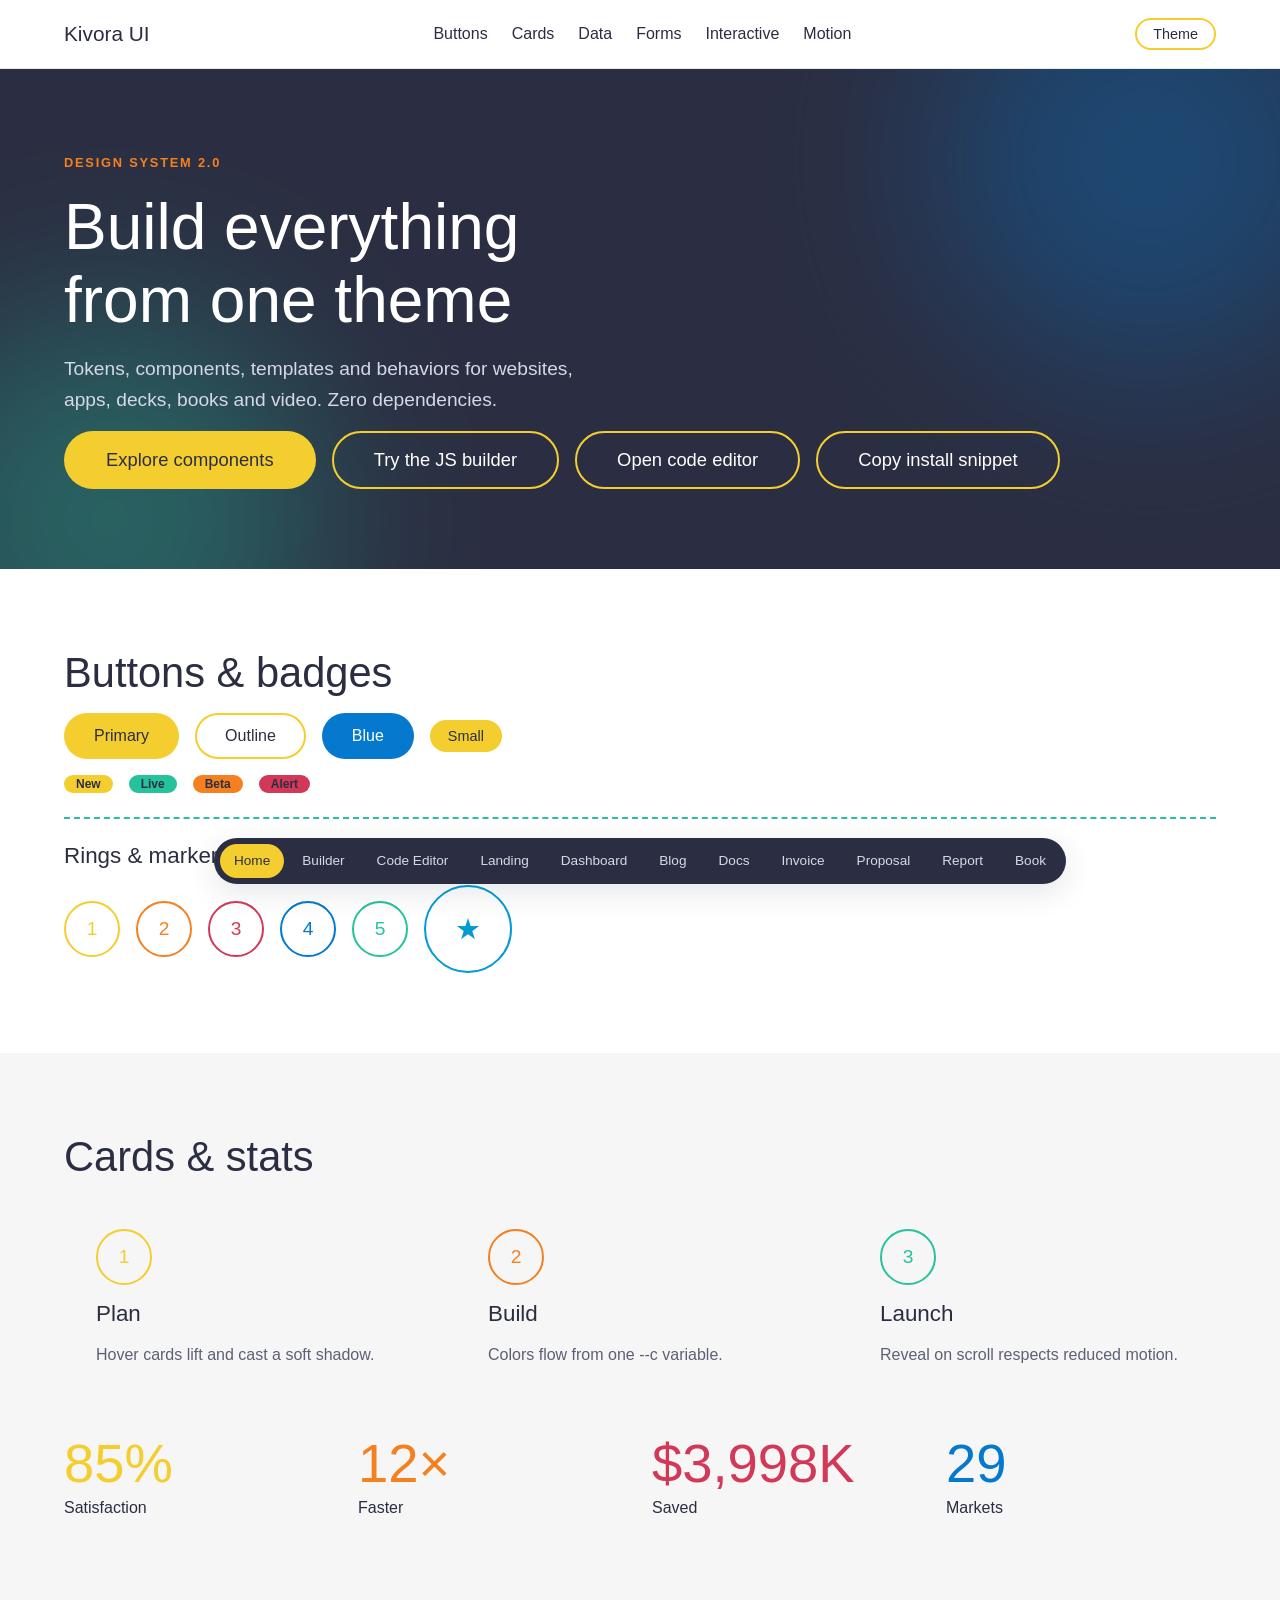
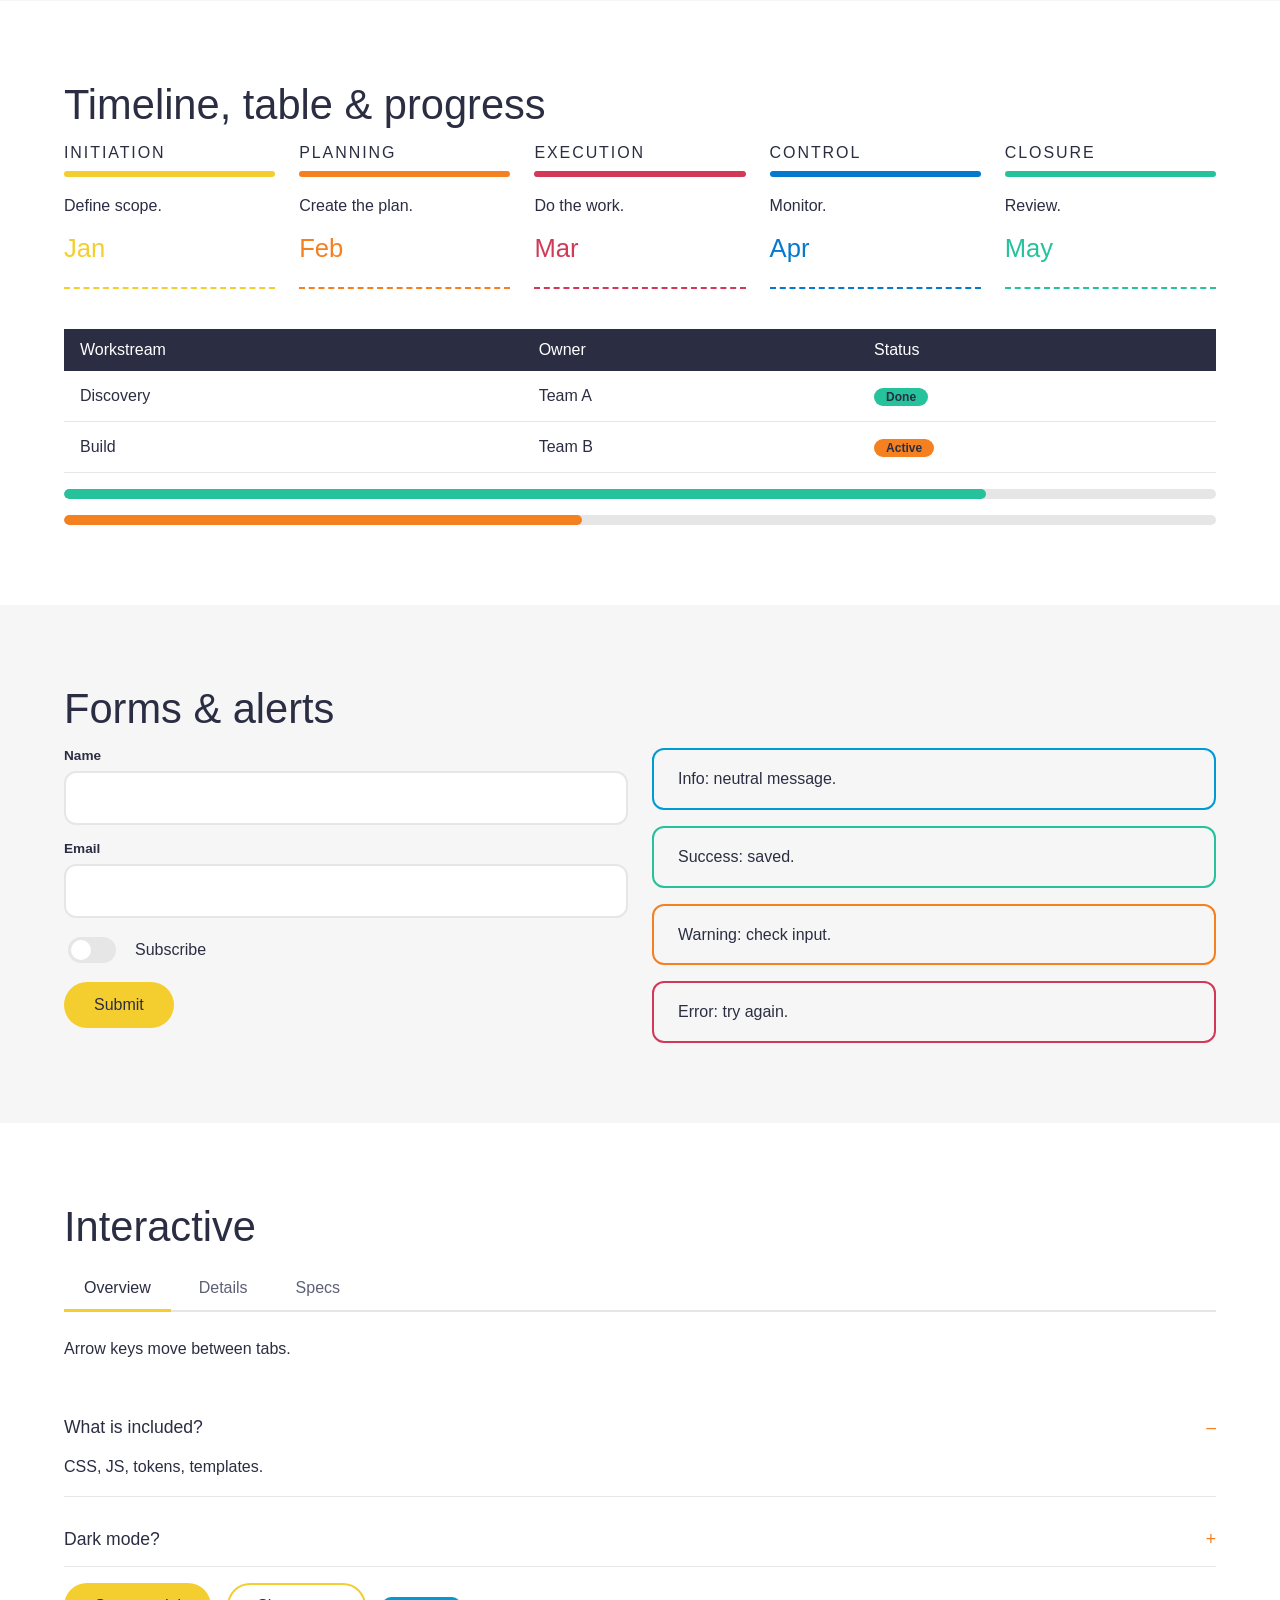
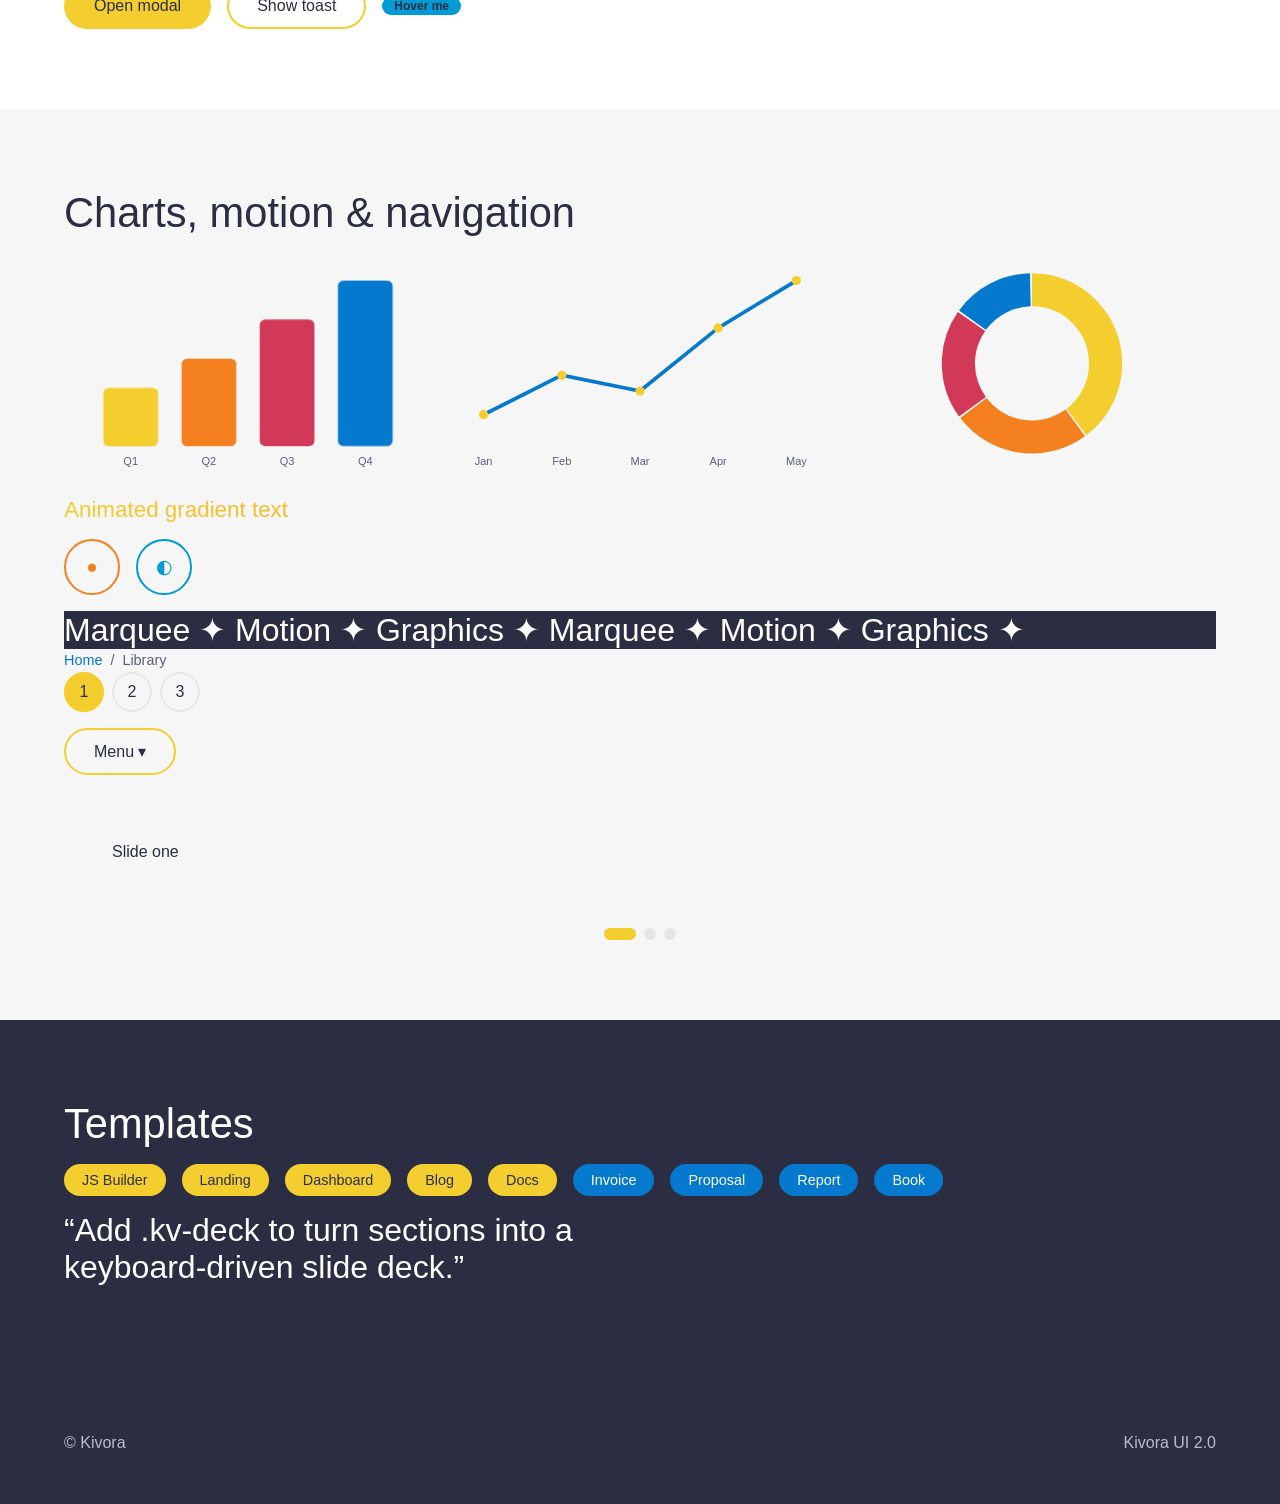
==== commit 9534cc4d: "Fix builder preview + add code editor links" ====
--- a/index.html
+++ b/index.html
@@ -1,10 +1,10 @@
 <!doctype html><html lang="en"><head><meta charset="utf-8"><meta name="viewport" content="width=device-width,initial-scale=1"><title>Kivora UI</title><link rel="stylesheet" href="css/kivora.css">
 <style>#app{animation:rcin .35s}.app-switch{position:fixed;left:50%;bottom:16px;transform:translateX(-50%);z-index:60;display:flex;gap:4px;padding:6px;max-width:94vw;overflow-x:auto;background:var(--navy);border-radius:999px;box-shadow:var(--sh)}.app-switch a{color:#d6d8e6;text-decoration:none;padding:6px 14px;border-radius:999px;font-size:.85rem;white-space:nowrap}.app-switch a.on{background:var(--yellow);color:var(--navy)}@media print{.app-switch{display:none}}</style></head><body>
 <main id="app" aria-live="polite"></main>
-<nav class="app-switch" aria-label="Pages"><a href="#/home">Home</a><a href="#/builder">Builder</a><a href="#/landing">Landing</a><a href="#/dashboard">Dashboard</a><a href="#/blog">Blog</a><a href="#/docs">Docs</a><a href="#/invoice">Invoice</a><a href="#/proposal">Proposal</a><a href="#/report">Report</a><a href="#/book">Book</a></nav>
+<nav class="app-switch" aria-label="Pages"><a href="#/home">Home</a><a href="#/builder">Builder</a><a href="editor.html">Code Editor</a><a href="#/landing">Landing</a><a href="#/dashboard">Dashboard</a><a href="#/blog">Blog</a><a href="#/docs">Docs</a><a href="#/invoice">Invoice</a><a href="#/proposal">Proposal</a><a href="#/report">Report</a><a href="#/book">Book</a></nav>
 <template data-view="builder" data-title="Builder"><div data-kv-app="builder"></div></template>
 <template data-view="home" data-title="Home"><header class="kv-nav"><div class="kv-container"><span class="kv-logo">Kivora UI</span><nav><a href="#buttons">Buttons</a><a href="#cards">Cards</a><a href="#data">Data</a><a href="#forms">Forms</a><a href="#interactive">Interactive</a><a href="#more">Motion</a></nav><button class="kv-btn kv-btn-sm kv-btn-outline" data-kv-theme>Theme</button><button class="kv-burger kv-nav-toggle" aria-label="Toggle menu" aria-expanded="false">☰</button></div></header>
-<section class="kv-hero kv-orbs"><div class="kv-container kv-stack"><span class="kv-eyebrow">Design system 2.0</span><h1>Build everything from one theme</h1><p>Tokens, components, templates and behaviors for websites, apps, decks, books and video. Zero dependencies.</p><div class="kv-row"><a class="kv-btn kv-btn-lg" href="#buttons">Explore components</a><a class="kv-btn kv-btn-lg kv-btn-outline" href="#/builder">Try the JS builder</a><button class="kv-btn kv-btn-lg kv-btn-outline" data-kv-copy="&lt;link rel=&quot;stylesheet&quot; href=&quot;css/kivora.css&quot;&gt;&lt;script src=&quot;js/kivora.js&quot;&gt;&lt;/script&gt;">Copy install snippet</button></div></div></section>
+<section class="kv-hero kv-orbs"><div class="kv-container kv-stack"><span class="kv-eyebrow">Design system 2.0</span><h1>Build everything from one theme</h1><p>Tokens, components, templates and behaviors for websites, apps, decks, books and video. Zero dependencies.</p><div class="kv-row"><a class="kv-btn kv-btn-lg" href="#buttons">Explore components</a><a class="kv-btn kv-btn-lg kv-btn-outline" href="#/builder">Try the JS builder</a><a class="kv-btn kv-btn-lg kv-btn-outline" href="editor.html">Open code editor</a><button class="kv-btn kv-btn-lg kv-btn-outline" data-kv-copy="&lt;link rel=&quot;stylesheet&quot; href=&quot;css/kivora.css&quot;&gt;&lt;script src=&quot;js/kivora.js&quot;&gt;&lt;/script&gt;">Copy install snippet</button></div></div></section>
 <section class="kv-section" id="buttons"><div class="kv-container kv-stack"><h2>Buttons &amp; badges</h2><div class="kv-row"><button class="kv-btn">Primary</button><button class="kv-btn kv-btn-outline">Outline</button><button class="kv-btn kv-btn-blue">Blue</button><button class="kv-btn kv-btn-sm">Small</button></div><div class="kv-row"><span class="kv-badge c-yellow">New</span><span class="kv-badge c-mint">Live</span><span class="kv-badge c-orange">Beta</span><span class="kv-badge c-red">Alert</span></div><hr class="kv-rule"><h3>Rings &amp; markers</h3><div class="kv-row"><span class="kv-ring c-yellow">1</span><span class="kv-ring c-orange">2</span><span class="kv-ring c-red">3</span><span class="kv-ring c-blue">4</span><span class="kv-ring c-mint">5</span><span class="kv-ring kv-ring-lg c-cyan">★</span></div></div></section>
 <section class="kv-section" id="cards" style="background:var(--surface)"><div class="kv-container kv-stack"><h2>Cards &amp; stats</h2><div class="kv-grid kv-grid-3"><div class="kv-card kv-card-hover kv-reveal c-yellow"><span class="kv-ring">1</span><h3 style="margin-top:16px">Plan</h3><p class="kv-muted">Hover cards lift and cast a soft shadow.</p></div><div class="kv-card kv-card-hover kv-reveal c-orange"><span class="kv-ring">2</span><h3 style="margin-top:16px">Build</h3><p class="kv-muted">Colors flow from one --c variable.</p></div><div class="kv-card kv-card-hover kv-reveal c-mint"><span class="kv-ring">3</span><h3 style="margin-top:16px">Launch</h3><p class="kv-muted">Reveal on scroll respects reduced motion.</p></div></div>
 <div class="kv-grid kv-grid-4 kv-reveal"><div class="kv-stat c-yellow"><b data-count="87" data-suffix="%">0</b>Satisfaction</div><div class="kv-stat c-orange"><b data-count="12" data-suffix="×">0</b>Faster</div><div class="kv-stat c-red"><b data-count="4100" data-prefix="$" data-suffix="K">0</b>Saved</div><div class="kv-stat c-blue"><b data-count="30">0</b>Markets</div></div></div></section>
--- a/css/kivora.css
+++ b/css/kivora.css
@@ -0,0 +1,80 @@
+/* Kivora UI 2.0 — tokens, base, layout, components, templates */
+:root{--navy:#2B2E42;--white:#fff;--gray:#E7E6E6;--yellow:#F4CE2F;--red:#D23958;--orange:#F58020;--cyan:#009AD5;--blue:#0479CE;--mint:#25C29C;
+--bg:var(--white);--fg:var(--navy);--surface:#f6f6f6;--line:var(--gray);--muted:#5d6075;
+--fh:"Avenir Next LT Pro Demi",Avenir,Calibri,Arial,sans-serif;--fb:"Avenir Next LT Pro",Avenir,Calibri,Arial,sans-serif;
+--s1:4px;--s2:8px;--s3:16px;--s4:24px;--s5:32px;--s6:48px;--s7:80px;--r:16px;--max:1200px;--sh:0 8px 30px rgba(43,46,66,.12);--t:.2s ease}
+[data-theme=dark]{--bg:var(--navy);--fg:#fff;--surface:#383c55;--line:#4a4e6a;--muted:#b9bcd0;--sh:0 8px 30px rgba(0,0,0,.4)}
+*{box-sizing:border-box}html{scroll-behavior:smooth}body{margin:0;background:var(--bg);color:var(--fg);font:400 1rem/1.6 var(--fb);transition:background var(--t)}
+h1,h2,h3,h4{font-family:var(--fh);line-height:1.15;margin:0 0 var(--s3);font-weight:400}h1{font-size:clamp(2.4rem,6vw,4rem)}h2{font-size:clamp(1.8rem,4vw,2.6rem)}h3{font-size:1.4rem}p{margin:0 0 var(--s3)}a{color:var(--blue)}img{max-width:100%}
+.kv-muted{color:var(--muted)}.kv-eyebrow{font:700 .8rem var(--fb);letter-spacing:.14em;text-transform:uppercase;color:var(--orange)}
+/* layout */
+.kv-container{max-width:var(--max);margin:0 auto;padding:0 var(--s4)}.kv-section{padding:var(--s7) 0}.kv-dark{background:var(--navy);color:#fff;--surface:#383c55;--line:#4a4e6a;--muted:#b9bcd0}
+.kv-grid{display:grid;gap:var(--s4);grid-template-columns:repeat(auto-fit,minmax(240px,1fr))}.kv-grid-2{grid-template-columns:repeat(auto-fit,minmax(340px,1fr))}.kv-grid-3{grid-template-columns:repeat(3,1fr)}.kv-grid-4{grid-template-columns:repeat(4,1fr)}
+@media(max-width:800px){.kv-grid-3,.kv-grid-4{grid-template-columns:1fr 1fr}}@media(max-width:520px){.kv-grid-3,.kv-grid-4{grid-template-columns:1fr}}
+.kv-stack>*+*{margin-top:var(--s3)}.kv-row{display:flex;gap:var(--s3);flex-wrap:wrap;align-items:center}.kv-between{justify-content:space-between}.kv-center{text-align:center}
+/* buttons */
+.kv-btn{display:inline-flex;align-items:center;gap:var(--s2);padding:12px 28px;border:2px solid transparent;border-radius:999px;background:var(--yellow);color:var(--navy);font:400 1rem var(--fh);text-decoration:none;cursor:pointer;transition:transform var(--t),box-shadow var(--t)}
+.kv-btn:hover{transform:translateY(-2px);box-shadow:var(--sh)}.kv-btn:focus-visible,.kv-input:focus-visible{outline:3px solid var(--cyan);outline-offset:2px}
+.kv-btn-outline{background:none;border-color:var(--yellow);color:var(--fg)}.kv-btn-blue{background:var(--blue);color:#fff}.kv-btn-sm{padding:6px 16px;font-size:.9rem}.kv-btn-lg{padding:16px 40px;font-size:1.15rem}
+/* motifs */
+.kv-ring{display:inline-grid;place-items:center;width:56px;height:56px;border:2px solid var(--c,var(--yellow));border-radius:50%;color:var(--c,var(--yellow));font:1.2rem var(--fh);flex:none}
+.kv-ring-lg{width:88px;height:88px;font-size:1.8rem}.kv-rule{border:0;border-top:2px dashed var(--c,var(--mint));margin:var(--s4) 0}
+.kv-marker{display:block;height:6px;width:100%;border-radius:3px;background:var(--c,var(--yellow));margin:var(--s2) 0 var(--s3)}
+.c-yellow{--c:var(--yellow)}.c-orange{--c:var(--orange)}.c-red{--c:var(--red)}.c-blue{--c:var(--blue)}.c-cyan{--c:var(--cyan)}.c-mint{--c:var(--mint)}
+/* surfaces */
+.kv-card{background:var(--surface);border-radius:var(--r);padding:var(--s5);transition:transform var(--t),box-shadow var(--t)}.kv-card-hover:hover{transform:translateY(-4px);box-shadow:var(--sh)}
+.kv-badge{display:inline-block;padding:2px 12px;border-radius:999px;background:var(--c,var(--yellow));color:var(--navy);font:700 .75rem var(--fb)}
+.kv-alert{padding:var(--s3) var(--s4);border-radius:12px;border:2px solid var(--c,var(--cyan));display:flex;gap:var(--s3)}
+.kv-stat b{display:block;font:clamp(2.4rem,5vw,3.4rem) var(--fh);color:var(--c,var(--yellow))}
+.kv-progress{height:10px;background:var(--line);border-radius:5px;overflow:hidden}.kv-progress>i{display:block;height:100%;width:var(--v,50%);background:var(--c,var(--mint));border-radius:5px;transition:width .8s}
+/* nav */
+.kv-nav{position:sticky;top:0;z-index:50;background:var(--bg);border-bottom:1px solid var(--line);backdrop-filter:blur(8px)}.kv-nav .kv-container{display:flex;align-items:center;justify-content:space-between;height:68px}
+.kv-nav nav{display:flex;gap:var(--s4)}.kv-nav a{color:var(--fg);text-decoration:none}.kv-logo{font:1.3rem var(--fh)}@media(max-width:700px){.kv-nav nav{display:none}}
+/* forms */
+.kv-field{display:grid;gap:var(--s2)}.kv-field label{font:700 .85rem var(--fb)}.kv-input{width:100%;padding:12px 16px;border:2px solid var(--line);border-radius:12px;background:var(--bg);color:var(--fg);font:inherit}
+.kv-switch{appearance:none;width:48px;height:26px;border-radius:13px;background:var(--line);position:relative;cursor:pointer;transition:background var(--t)}.kv-switch::after{content:"";position:absolute;top:3px;left:3px;width:20px;height:20px;border-radius:50%;background:#fff;transition:transform var(--t)}.kv-switch:checked{background:var(--mint)}.kv-switch:checked::after{transform:translateX(22px)}
+/* tabs, accordion */
+.kv-tablist{display:flex;gap:var(--s2);border-bottom:2px solid var(--line)}.kv-tab{background:none;border:0;padding:12px 20px;color:var(--muted);font:1rem var(--fh);cursor:pointer;border-bottom:3px solid transparent;margin-bottom:-2px}.kv-tab[aria-selected=true]{color:var(--fg);border-color:var(--yellow)}.kv-tabpanel{padding:var(--s4) 0}.kv-tabpanel[hidden]{display:none}
+.kv-acc{border-bottom:1px solid var(--line)}.kv-acc summary{cursor:pointer;padding:var(--s3) 0;font:1.1rem var(--fh);list-style:none;display:flex;justify-content:space-between}.kv-acc summary::after{content:"+";color:var(--orange)}.kv-acc[open] summary::after{content:"–"}
+/* overlays */
+.kv-modal{border:0;border-radius:var(--r);padding:var(--s5);max-width:520px;width:90%;background:var(--bg);color:var(--fg);box-shadow:var(--sh)}.kv-modal::backdrop{background:rgba(43,46,66,.7)}
+.kv-toasts{position:fixed;right:var(--s4);bottom:var(--s4);display:grid;gap:var(--s2);z-index:99}.kv-toast{background:var(--navy);color:#fff;padding:12px 20px;border-radius:12px;border-left:6px solid var(--c,var(--mint));box-shadow:var(--sh);animation:rcin .3s}@keyframes rcin{from{opacity:0;transform:translateY(12px)}}
+[data-tip]{position:relative}[data-tip]:hover::after{content:attr(data-tip);position:absolute;bottom:125%;left:50%;transform:translateX(-50%);background:var(--navy);color:#fff;padding:4px 12px;border-radius:8px;font-size:.8rem;white-space:nowrap}
+/* table */
+.kv-table{width:100%;border-collapse:collapse}.kv-table th{background:var(--navy);color:#fff;text-align:left;padding:12px 16px;font:1rem var(--fh)}.kv-table td{padding:12px 16px;border-bottom:1px solid var(--line)}
+/* timeline (from the deck) */
+.kv-timeline{display:grid;grid-template-columns:repeat(auto-fit,minmax(170px,1fr));gap:var(--s4)}.kv-timeline h4{letter-spacing:.12em;text-transform:uppercase;font-size:1rem;margin:0}.kv-timeline time{display:block;font:1.6rem var(--fh);color:var(--c);margin-top:var(--s3)}.kv-timeline .kv-rule{border-color:var(--c)}
+/* templates */
+.kv-hero{padding:var(--s7) 0;background:var(--navy);color:#fff}.kv-hero h1{max-width:14ch}.kv-hero p{max-width:50ch;font-size:1.2rem;color:#d6d8e6}
+.kv-price{text-align:center}.kv-price b{font:3rem var(--fh)}.kv-price.kv-feat{outline:3px solid var(--yellow)}.kv-quote{font:clamp(1.4rem,3vw,2rem) var(--fh);max-width:30ch}
+.kv-footer{background:var(--navy);color:#b9bcd0;padding:var(--s6) 0}.kv-reveal{opacity:0;transform:translateY(24px);transition:opacity .7s,transform .7s}.kv-reveal.in{opacity:1;transform:none}
+/* slide deck mode */
+.kv-deck{height:100vh;overflow-y:auto;scroll-snap-type:y mandatory}.kv-deck>section{height:100vh;scroll-snap-align:start;display:grid;align-content:center;padding:0 8vw}
+@media(prefers-reduced-motion:reduce){*{transition:none!important;animation:none!important}.kv-reveal{opacity:1;transform:none}}
+@media print{.kv-nav,.kv-toasts{display:none}.kv-section{padding:var(--s5) 0;break-inside:avoid}}
+/* ===== 1.1 additions ===== */
+.kv-crumbs{display:flex;gap:var(--s2);list-style:none;margin:0;padding:0;font-size:.9rem;color:var(--muted)}.kv-crumbs li+li::before{content:"/";margin-right:var(--s2)}.kv-crumbs a{color:var(--blue);text-decoration:none}
+.kv-pages{display:flex;gap:var(--s2);list-style:none;padding:0;margin:0}.kv-pages a{display:grid;place-items:center;min-width:40px;height:40px;border-radius:50%;color:var(--fg);text-decoration:none;border:2px solid var(--line)}.kv-pages .on a{background:var(--yellow);border-color:var(--yellow);color:var(--navy)}
+.kv-dd{position:relative;display:inline-block}.kv-dd-menu{position:absolute;top:110%;left:0;min-width:200px;background:var(--bg);border:1px solid var(--line);border-radius:12px;box-shadow:var(--sh);padding:var(--s2);display:none;z-index:40}.kv-dd.open .kv-dd-menu{display:grid}.kv-dd-menu a{padding:8px 12px;border-radius:8px;color:var(--fg);text-decoration:none}.kv-dd-menu a:hover{background:var(--surface)}
+.kv-carousel{position:relative;overflow:hidden;border-radius:var(--r)}.kv-track{display:flex;transition:transform .5s ease}.kv-track>*{flex:0 0 100%;padding:var(--s6);background:var(--surface)}.kv-car-nav{display:flex;gap:var(--s2);justify-content:center;margin-top:var(--s3)}.kv-car-nav button{width:12px;height:12px;border-radius:50%;border:0;background:var(--line);cursor:pointer}.kv-car-nav .on{background:var(--yellow);width:32px;border-radius:6px}
+.kv-avatar{width:48px;height:48px;border-radius:50%;background:var(--c,var(--blue));color:#fff;display:inline-grid;place-items:center;font:1rem var(--fh)}.kv-steps{counter-reset:s;list-style:none;padding:0;display:grid;gap:var(--s4)}.kv-steps li{counter-increment:s;display:flex;gap:var(--s3)}.kv-steps li::before{content:counter(s);flex:none;width:40px;height:40px;border:2px solid var(--c,var(--yellow));border-radius:50%;display:grid;place-items:center;color:var(--c,var(--yellow));font-family:var(--fh)}
+/* charts (rendered by script.js) */
+.kv-chart{width:100%;max-width:520px}.kv-chart text{fill:var(--muted);font:12px var(--fb)}.kv-chart .bar{transform-origin:bottom;transform-box:fill-box;animation:rcbar .9s both}.kv-chart .ln{stroke-dasharray:var(--len);stroke-dashoffset:var(--len);animation:rcdraw 1.4s forwards}.kv-chart .arc{stroke-dasharray:0 var(--len);animation:rcarc 1.2s forwards}
+@keyframes rcbar{from{transform:scaleY(0)}}@keyframes rcdraw{to{stroke-dashoffset:0}}@keyframes rcarc{to{stroke-dasharray:var(--a) var(--len)}}
+/* animated graphics */
+.kv-orbs{position:relative;overflow:hidden}.kv-orbs::before,.kv-orbs::after{content:"";position:absolute;width:420px;height:420px;border-radius:50%;filter:blur(90px);opacity:.35;animation:rcfloat 14s ease-in-out infinite alternate;pointer-events:none}.kv-orbs::before{background:var(--blue);top:-120px;right:-80px}.kv-orbs::after{background:var(--mint);bottom:-160px;left:-100px;animation-delay:-7s}.kv-orbs>*{position:relative;z-index:1}
+@keyframes rcfloat{to{transform:translate(60px,40px) scale(1.2)}}.kv-pulse{animation:rcpulse 2.4s ease-out infinite}@keyframes rcpulse{0%{box-shadow:0 0 0 0 color-mix(in srgb,var(--c,var(--yellow)) 60%,transparent)}100%{box-shadow:0 0 0 26px transparent}}
+.kv-spin{animation:rcspin 12s linear infinite}@keyframes rcspin{to{transform:rotate(360deg)}}.kv-marquee{overflow:hidden;white-space:nowrap}.kv-marquee>div{display:inline-block;animation:rcmq 25s linear infinite;font:2rem var(--fh);padding-right:var(--s6)}@keyframes rcmq{to{transform:translateX(-50%)}}
+.kv-gradtext{background:linear-gradient(90deg,var(--yellow),var(--orange),var(--red),var(--blue),var(--mint));background-size:300%;-webkit-background-clip:text;background-clip:text;color:transparent;animation:rcgrad 8s linear infinite}@keyframes rcgrad{to{background-position:300%}}
+.kv-type::after{content:"|";animation:rcblink 1s steps(1) infinite}@keyframes rcblink{50%{opacity:0}}.kv-wave{display:flex;gap:4px;align-items:flex-end;height:48px}.kv-wave i{width:6px;background:var(--c,var(--mint));border-radius:3px;animation:rcwave 1s ease-in-out infinite alternate}.kv-wave i:nth-child(2n){animation-delay:.25s}.kv-wave i:nth-child(3n){animation-delay:.5s}@keyframes rcwave{from{height:8px}to{height:48px}}
+/* dashboard shell */
+.kv-dash{display:grid;grid-template-columns:240px 1fr;min-height:100vh}.kv-side{background:var(--navy);color:#fff;padding:var(--s4);display:grid;align-content:start;gap:var(--s2)}.kv-side a{color:#d6d8e6;text-decoration:none;padding:10px 14px;border-radius:10px}.kv-side a:hover,.kv-side a.on{background:#383c55;color:var(--yellow)}.kv-main{padding:var(--s5);background:var(--surface)}@media(max-width:800px){.kv-dash{grid-template-columns:1fr}.kv-side{display:flex;flex-wrap:wrap;align-items:center}.kv-side a{white-space:nowrap}}
+/* business documents */
+.kv-doc{max-width:820px;margin:var(--s5) auto;background:#fff;color:var(--navy);padding:var(--s7);box-shadow:var(--sh)}.kv-doc .kv-table td{color:var(--navy)}.kv-cover{min-height:100vh;display:grid;align-content:end;padding:var(--s7);background:var(--navy);color:#fff}.kv-total{text-align:right;font:1.6rem var(--fh)}
+.kv-prose{max-width:68ch;margin:0 auto}.kv-prose p{font-size:1.1rem}.kv-book{max-width:6in;margin:0 auto;font:11pt/16pt var(--fb)}.kv-book h2{page-break-before:always}.kv-book p{text-align:justify;text-indent:1.2em;margin:0}
+/* responsive navbar (UI.Navbar) */
+.kv-burger{display:none;place-items:center;width:44px;height:44px;border:2px solid var(--line);border-radius:12px;background:none;color:var(--fg);font-size:1.3rem;cursor:pointer}
+@media(max-width:700px){.kv-burger{display:grid}.kv-nav.open nav{display:grid;position:absolute;top:68px;left:0;right:0;background:var(--bg);padding:var(--s3) var(--s4);gap:var(--s3);border-bottom:1px solid var(--line);box-shadow:var(--sh)}}
+
+pre{overflow-x:auto;max-width:100%}.kv-prose,.kv-main{min-width:0}
+.kv-dark .kv-btn-outline,.kv-hero .kv-btn-outline,.kv-cover .kv-btn-outline{color:#fff}.kv-dark .kv-nav .kv-btn-outline{color:#fff}
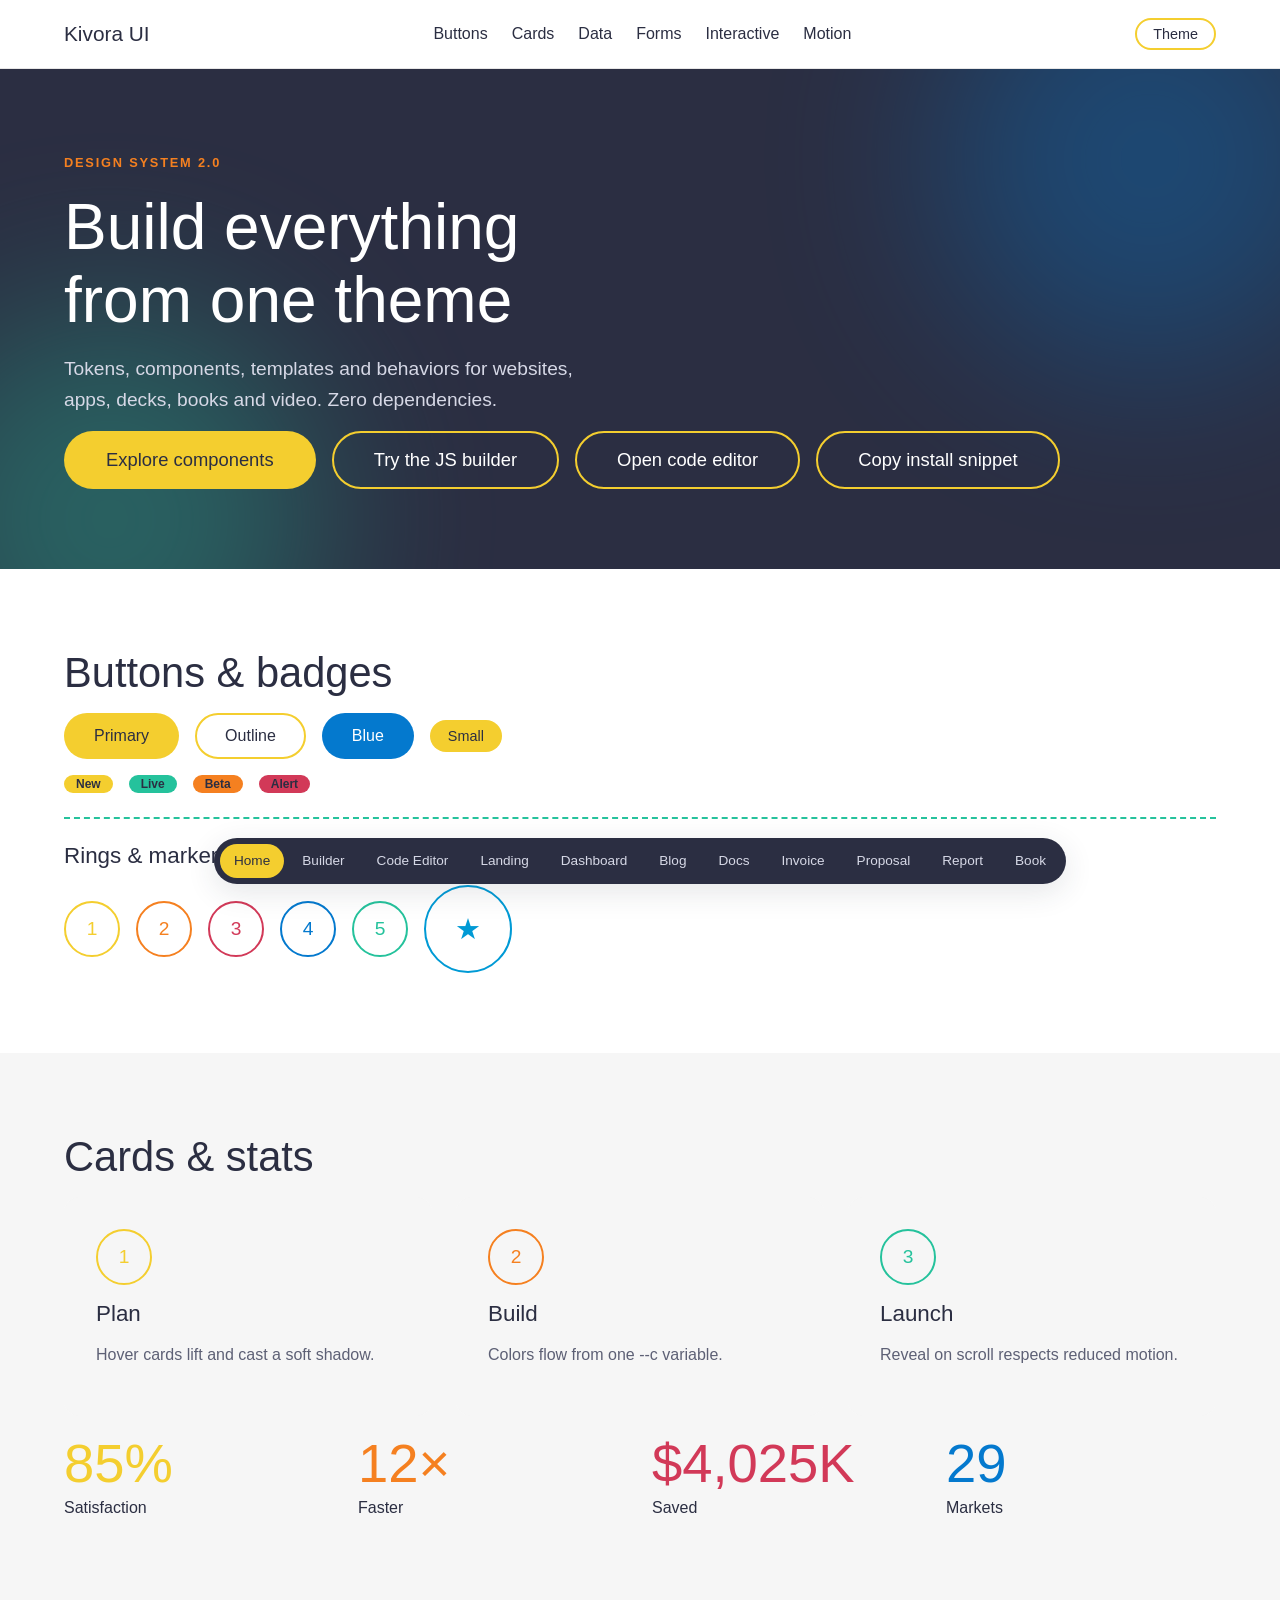
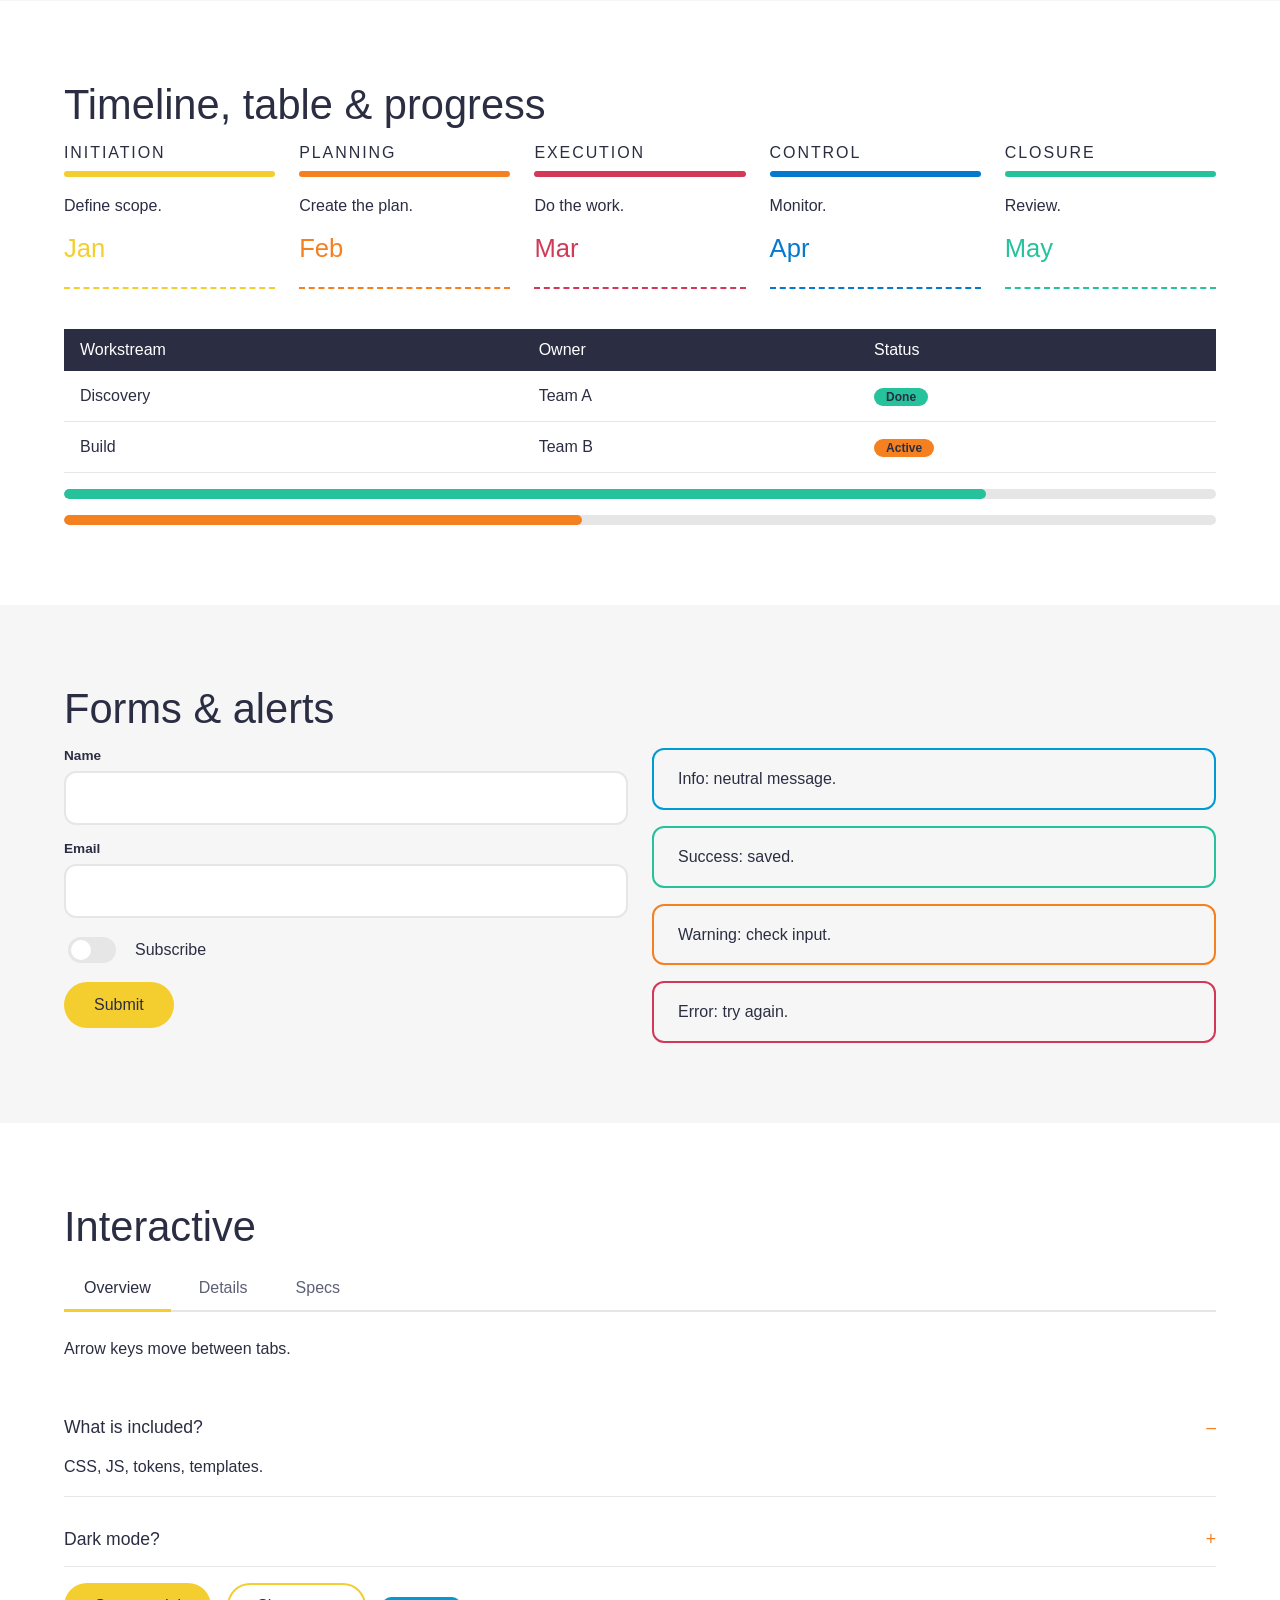
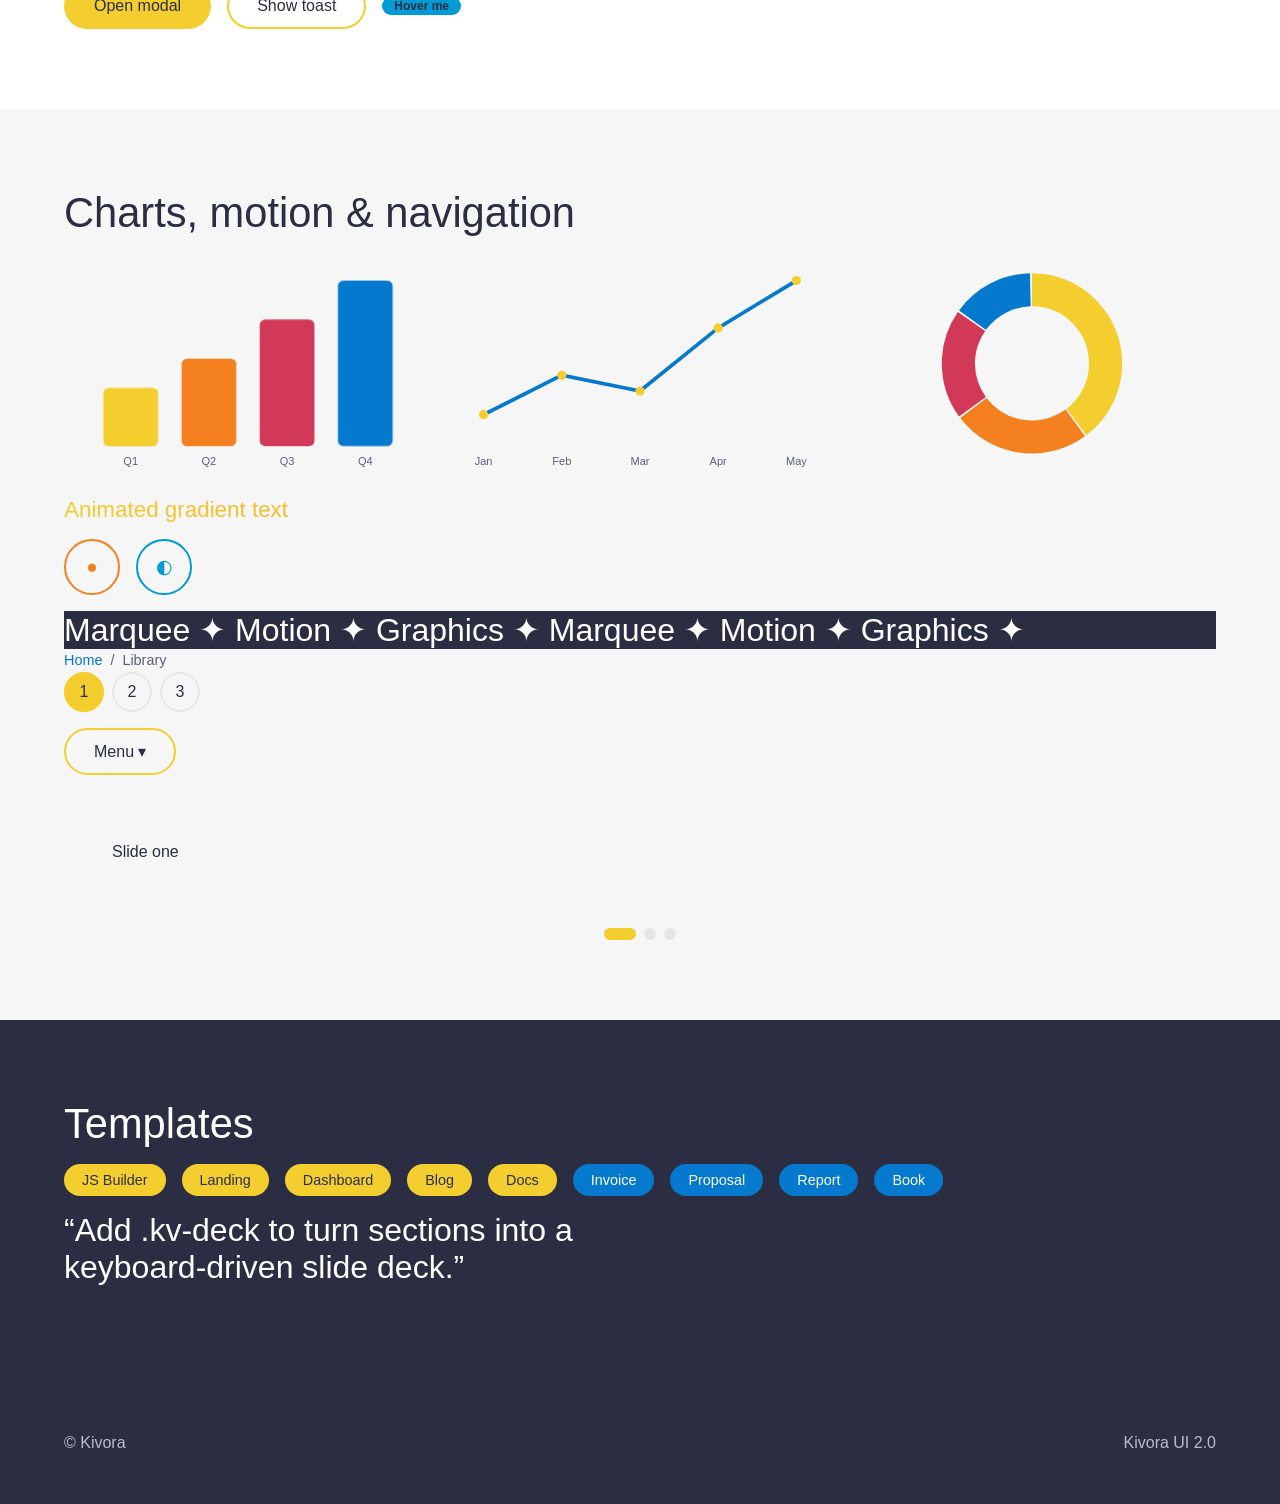
==== commit 723a4055: "Mobile: touch drag in builder, swipe toolbars, carousel swipe, PWA" ====
--- a/index.html
+++ b/index.html
@@ -1,4 +1,4 @@
-<!doctype html><html lang="en"><head><meta charset="utf-8"><meta name="viewport" content="width=device-width,initial-scale=1"><title>Kivora UI</title><link rel="stylesheet" href="css/kivora.css">
+<!doctype html><html lang="en"><head><meta charset="utf-8"><meta name="viewport" content="width=device-width,initial-scale=1"><title>Kivora UI</title><link rel="stylesheet" href="css/kivora.css"><link rel="manifest" href="manifest.json"><meta name="theme-color" content="#2B2E42"><link rel="apple-touch-icon" href="icon-192.png">
 <style>#app{animation:rcin .35s}.app-switch{position:fixed;left:50%;bottom:16px;transform:translateX(-50%);z-index:60;display:flex;gap:4px;padding:6px;max-width:94vw;overflow-x:auto;background:var(--navy);border-radius:999px;box-shadow:var(--sh)}.app-switch a{color:#d6d8e6;text-decoration:none;padding:6px 14px;border-radius:999px;font-size:.85rem;white-space:nowrap}.app-switch a.on{background:var(--yellow);color:var(--navy)}@media print{.app-switch{display:none}}</style></head><body>
 <main id="app" aria-live="polite"></main>
 <nav class="app-switch" aria-label="Pages"><a href="#/home">Home</a><a href="#/builder">Builder</a><a href="editor.html">Code Editor</a><a href="#/landing">Landing</a><a href="#/dashboard">Dashboard</a><a href="#/blog">Blog</a><a href="#/docs">Docs</a><a href="#/invoice">Invoice</a><a href="#/proposal">Proposal</a><a href="#/report">Report</a><a href="#/book">Book</a></nav>
@@ -69,4 +69,4 @@
  new Section({id:'faq',title:'Built from JSON'},UI.create({type:'Tabs',props:{tabs:[{label:'One',content:'Specs become DOM.'},{label:'Two',content:'Use UI.create(spec).'}]}}),new Accordion({items:[{title:'Is it accessible?',content:'ARIA roles and keyboard support included.'},{title:'Dependencies?',content:'None.'}]}),new Alert({color:'cyan',text:'Tip: extend UI.Component to make your own.'})),
  new Footer({text:'© Kivora'}),modal).mount(el)};
 </script>
-</body></html>
+<script>if('serviceWorker' in navigator){navigator.serviceWorker.register('sw.js').catch(function(){});}</script></body></html>
